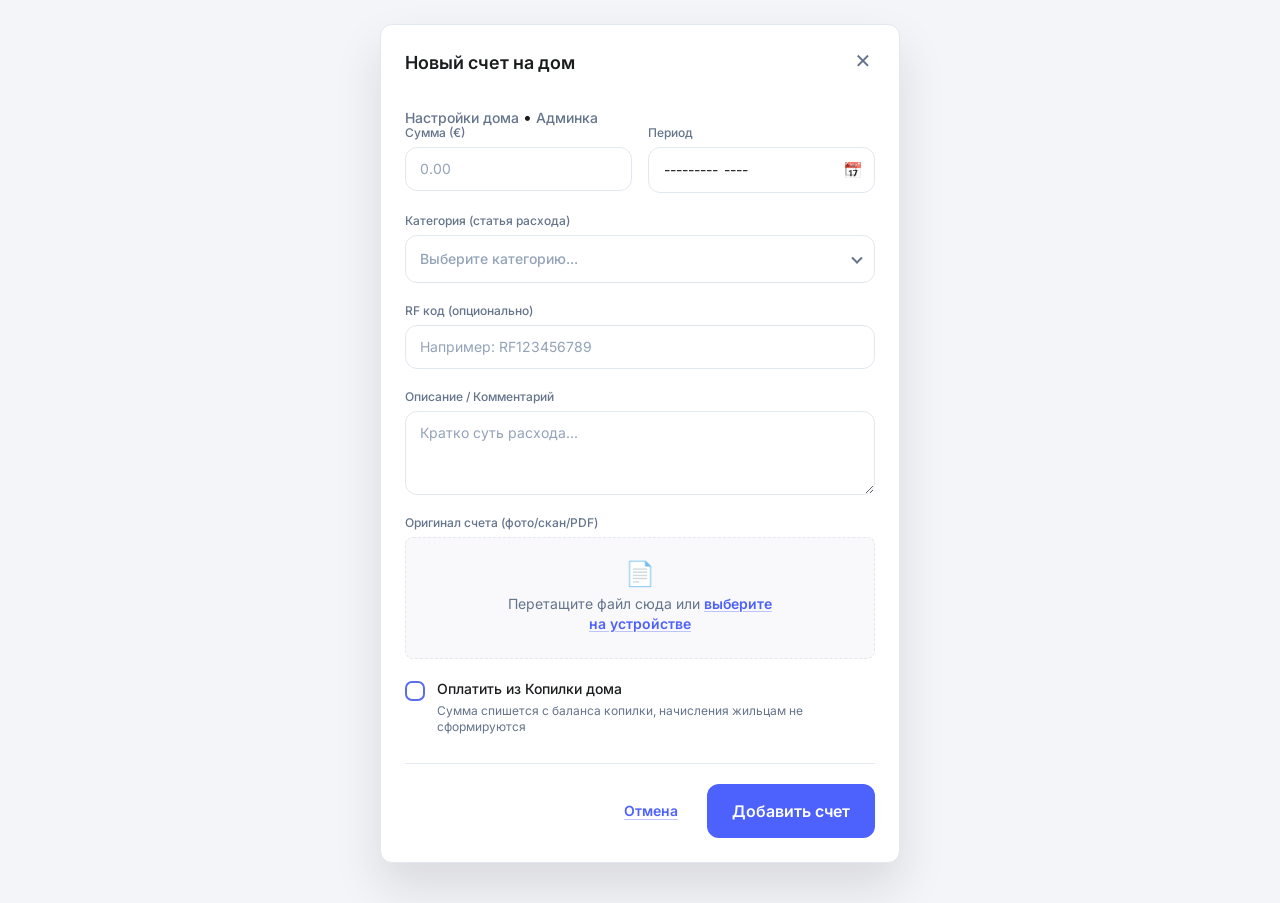
==== add-expense.html @ 359cebdf "Initial project deploy Made-with: Cursor" ====
<!DOCTYPE html>
<html lang="ru">
<head>
  <meta charset="UTF-8">
  <meta name="viewport" content="width=device-width, initial-scale=1.0">
  <title>Добавить расход | MEGAHOME</title>
  <link rel="preconnect" href="https://fonts.googleapis.com">
  <link rel="preconnect" href="https://fonts.gstatic.com" crossorigin>
  <link href="https://fonts.googleapis.com/css2?family=Inter:wght@400;500;600&display=swap" rel="stylesheet">
  <link rel="stylesheet" href="style.css">
</head>
<body class="page-add-expense">

  <div class="modal-overlay">
    <div class="form-container surface-card">
      <header class="form-header">
        <h2 class="form-title">Новый счет на дом</h2>
        <a href="index.html" class="btn-close" aria-label="Закрыть форму"><span aria-hidden="true">✕</span></a>
      </header>
      <nav class="app-breadcrumb" aria-label="Быстрые переходы">
        <a href="home-settings.html" class="link-subtle">Настройки дома</a>
        <span aria-hidden="true">•</span>
        <a href="platform-admin.html" class="link-subtle">Админка</a>
      </nav>

      <form class="expense-form" action="#" method="post">
        <div class="form-row">
          <div class="input-group">
            <label for="amount">Сумма (€)</label>
            <input type="number" id="amount" name="amount" placeholder="0.00" step="0.01" min="0" inputmode="decimal" required>
          </div>
          <div class="input-group">
            <label for="period">Период</label>
            <div class="ds-field-wrap ds-field-wrap--month">
              <input type="month" id="period" name="period" class="ds-field ds-field--month" required>
              <span class="ds-field-icon" aria-hidden="true">📅</span>
            </div>
          </div>
        </div>

        <div class="input-group">
          <label for="category">Категория (статья расхода)</label>
          <div class="ds-select" id="categorySelect">
            <input type="hidden" id="category" name="category" required>
            <button type="button" class="ds-select-trigger" id="categoryTrigger" aria-haspopup="listbox" aria-expanded="false">
              <span class="ds-select-value is-placeholder" id="categoryValue">Выберите категорию...</span>
              <span class="ds-select-chevron" aria-hidden="true"></span>
            </button>
            <div class="ds-select-menu" id="categoryMenu" role="listbox" aria-label="Категория расхода" hidden>
              <button type="button" class="ds-select-option" data-value="electricity" role="option">
                <span class="ds-select-option-title">Общее электричество</span>
                <span class="ds-select-option-sub">По коэффициенту квартиры</span>
              </button>
              <button type="button" class="ds-select-option" data-value="elevator" role="option">
                <span class="ds-select-option-title">Обслуживание лифта</span>
                <span class="ds-select-option-sub">По коэффициенту квартиры</span>
              </button>
              <button type="button" class="ds-select-option" data-value="cleaning" role="option">
                <span class="ds-select-option-title">Уборка</span>
                <span class="ds-select-option-sub">По коэффициенту квартиры</span>
              </button>
              <button type="button" class="ds-select-option" data-value="one_time" role="option">
                <span class="ds-select-option-title">Разовый ремонт</span>
                <span class="ds-select-option-sub">Разовый расход без коэффициента</span>
              </button>
            </div>
          </div>
        </div>

        <div class="input-group">
          <label for="rf-code">RF код (опционально)</label>
          <input type="text" id="rf-code" name="rf_code" placeholder="Например: RF123456789" autocomplete="off">
        </div>

        <div class="input-group">
          <label for="description">Описание / Комментарий</label>
          <textarea id="description" name="description" rows="3" placeholder="Кратко суть расхода..."></textarea>
        </div>

        <div class="input-group">
          <span class="input-label-block" id="invoice-label">Оригинал счета (фото/скан/PDF)</span>
          <div class="file-upload-zone" role="button" tabindex="0" aria-labelledby="invoice-label">
            <div class="upload-icon" aria-hidden="true">📄</div>
            <p>Перетащите файл сюда или <span class="file-upload-link">выберите на устройстве</span></p>
            <input type="file" id="invoice-file" name="invoice" class="hidden-input" accept=".pdf,.jpg,.jpeg,.png,application/pdf,image/jpeg,image/png" required aria-labelledby="invoice-label">
          </div>
        </div>

        <div class="checkbox-group">
          <input type="checkbox" id="piggy-bank" name="from_piggy">
          <label for="piggy-bank">
            Оплатить из Копилки дома
            <span class="hint">Сумма спишется с баланса копилки, начисления жильцам не сформируются</span>
          </label>
        </div>

        <footer class="form-actions">
          <a href="index.html" class="btn-text--form">Отмена</a>
          <button type="submit" class="btn-primary">Добавить счет</button>
        </footer>
      </form>
    </div>
  </div>

  <script>
    (function () {
      var form = document.querySelector(".expense-form");
      if (form) {
        form.addEventListener("submit", function (e) {
          e.preventDefault();
          var fromPiggy = document.getElementById("piggy-bank");
          if (fromPiggy && fromPiggy.checked) {
            window.location.href = "piggy-bank.html";
          } else {
            window.location.href = "index.html";
          }
        });
      }
      var zone = document.querySelector(".file-upload-zone");
      var fileInput = document.getElementById("invoice-file");
      if (zone && fileInput) {
        zone.addEventListener("keydown", function (e) {
          if (e.key === "Enter" || e.key === " ") {
            e.preventDefault();
            fileInput.click();
          }
        });
      }

      var selectRoot = document.getElementById("categorySelect");
      var selectTrigger = document.getElementById("categoryTrigger");
      var selectMenu = document.getElementById("categoryMenu");
      var selectValue = document.getElementById("categoryValue");
      var selectInput = document.getElementById("category");

      function openSelect() {
        if (!selectMenu || !selectTrigger) return;
        selectMenu.hidden = false;
        selectTrigger.setAttribute("aria-expanded", "true");
        selectRoot.classList.add("is-open");
      }

      function closeSelect() {
        if (!selectMenu || !selectTrigger) return;
        selectMenu.hidden = true;
        selectTrigger.setAttribute("aria-expanded", "false");
        selectRoot.classList.remove("is-open");
      }

      if (selectTrigger) {
        selectTrigger.addEventListener("click", function () {
          if (selectMenu.hidden) openSelect();
          else closeSelect();
        });
      }

      if (selectMenu) {
        selectMenu.querySelectorAll(".ds-select-option").forEach(function (opt) {
          opt.addEventListener("click", function () {
            var title = opt.querySelector(".ds-select-option-title");
            var value = opt.getAttribute("data-value");
            if (selectValue && title) selectValue.textContent = title.textContent;
            if (selectValue) selectValue.classList.remove("is-placeholder");
            if (selectInput) selectInput.value = value || "";
            closeSelect();
          });
        });
      }

      document.addEventListener("click", function (e) {
        if (!selectRoot) return;
        if (!selectRoot.contains(e.target)) closeSelect();
      });

      document.addEventListener("keydown", function (e) {
        if (e.key === "Escape") closeSelect();
      });
    })();
  </script>
</body>
</html>
---- style.css ----
/* Дизайн-система: токены (Action Sheet, Pop-Up, Toggle, типографика Inter) */
:root {
  --color-primary: #4d61fc;
  --color-primary-hover: #3d4fe0;
  --color-primary-focus-ring: rgba(77, 97, 252, 0.35);
  --color-destructive: #e11d48;
  --color-destructive-hover: #c5163d;

  --color-bg-page: #f4f5f8;
  --color-bg-surface: #ffffff;
  --color-bg-muted: #f9f9fb;
  --color-border: #e2e8f0;

  --color-text: #1a1c1e;
  --color-text-muted: #64748b;

  --color-toggle-off: #e1e4e8;
  --color-toggle-off-hover: #d1d5db;
  --color-toggle-knob: #ffffff;

  --font-family: "Inter", system-ui, -apple-system, "Segoe UI", sans-serif;

  --radius-sm: 8px;
  --radius-md: 12px;
  --radius-lg: 16px;
  --radius-pill: 999px;

  --shadow-modal: 0 24px 48px rgba(26, 28, 30, 0.12);
  --shadow-card: 0 1px 3px rgba(26, 28, 30, 0.06);

  /* Типографика (px из спецификации) */
  --h5-size: 24px;
  --h5-lh: 28px;
  --s1-size: 18px;
  --s1-lh: 28px;
  --s2-size: 16px;
  --s2-lh: 24px;
  --b1-size: 16px;
  --b1-lh: 24px;
  --b3-size: 14px;
  --b3-lh: 20px;
  --c1-size: 12px;
  --c1-lh: 16px;
  --label-size: 12px;
  --label-lh: 16px;
  --btn-large-size: 16px;
  --btn-large-lh: 20px;
}

* {
  box-sizing: border-box;
  margin: 0;
  padding: 0;
}

body {
  background-color: var(--color-bg-page);
  color: var(--color-text);
  font-family: var(--font-family);
  font-size: var(--b1-size);
  line-height: var(--b1-lh);
  font-weight: 400;
  letter-spacing: 0;
  -webkit-font-smoothing: antialiased;
}

/* Типографика */
.text-h5 {
  font-size: var(--h5-size);
  line-height: var(--h5-lh);
  font-weight: 600;
  letter-spacing: 0;
}

.text-s1 {
  font-size: var(--s1-size);
  line-height: var(--s1-lh);
  font-weight: 600;
  letter-spacing: 0;
}

.text-s2 {
  font-size: var(--s2-size);
  line-height: var(--s2-lh);
  font-weight: 600;
  letter-spacing: 0;
}

.text-b3 {
  font-size: var(--b3-size);
  line-height: var(--b3-lh);
  font-weight: 400;
  letter-spacing: 0;
}

.text-b3-medium {
  font-size: var(--b3-size);
  line-height: var(--b3-lh);
  font-weight: 500;
  letter-spacing: 0;
}

.text-label {
  font-size: var(--label-size);
  line-height: var(--label-lh);
  font-weight: 500;
  letter-spacing: 0;
}

.text-c1 {
  font-size: var(--c1-size);
  line-height: var(--c1-lh);
  font-weight: 400;
  letter-spacing: 0;
}

.dashboard-wrapper {
  max-width: 1200px;
  margin: 0 auto;
  padding: 24px 24px 48px;
}

/* Карточки / поверхности */
.surface-card {
  background: var(--color-bg-surface);
  border: 1px solid var(--color-border);
  border-radius: var(--radius-md);
  box-shadow: var(--shadow-card);
}

/* Шапка */
.top-bar {
  display: flex;
  justify-content: space-between;
  align-items: center;
  flex-wrap: wrap;
  gap: 16px;
  margin-bottom: 32px;
}

.brand h1 {
  font-size: var(--h5-size);
  line-height: var(--h5-lh);
  font-weight: 600;
  letter-spacing: 0;
}

.brand-meta {
  display: flex;
  flex-direction: column;
  gap: 4px;
}

.house-code {
  font-size: var(--c1-size);
  line-height: var(--c1-lh);
  color: var(--color-text-muted);
  font-family: ui-monospace, "Cascadia Code", monospace;
  background: var(--color-bg-muted);
  padding: 4px 8px;
  border-radius: var(--radius-sm);
  border: 1px solid var(--color-border);
  width: fit-content;
}

.actions {
  display: flex;
  gap: 12px;
  align-items: center;
}

.actions-form-link {
  padding: 8px 4px;
  white-space: nowrap;
}

/* Кнопка Large: Semi Bold 16 / 20 */
.btn-primary {
  background-color: var(--color-primary);
  color: #ffffff;
  border: none;
  padding: 10px 20px;
  font-family: inherit;
  font-size: var(--btn-large-size);
  line-height: var(--btn-large-lh);
  font-weight: 600;
  letter-spacing: 0;
  border-radius: var(--radius-sm);
  cursor: pointer;
  transition: background-color 0.15s ease, box-shadow 0.15s ease;
}

.btn-primary:hover {
  background-color: var(--color-primary-hover);
}

.btn-primary:focus-visible {
  outline: none;
  box-shadow: 0 0 0 3px var(--color-primary-focus-ring);
}

.btn-ghost {
  background: transparent;
  color: var(--color-primary);
  border: 1px solid var(--color-primary);
  padding: 10px 18px;
  font-family: inherit;
  font-size: var(--btn-large-size);
  line-height: var(--btn-large-lh);
  font-weight: 600;
  border-radius: var(--radius-sm);
  cursor: pointer;
  transition: background-color 0.15s ease, color 0.15s ease;
}

.btn-ghost:hover {
  background: rgba(77, 97, 252, 0.06);
}

.btn-ghost:focus-visible {
  outline: none;
  box-shadow: 0 0 0 3px var(--color-primary-focus-ring);
}

.profile-avatar {
  width: 40px;
  height: 40px;
  background: var(--color-bg-muted);
  border: 1px solid var(--color-border);
  border-radius: 50%;
  display: flex;
  align-items: center;
  justify-content: center;
  font-weight: 600;
  font-size: var(--s2-size);
  color: var(--color-text);
  cursor: pointer;
  transition: border-color 0.15s ease, box-shadow 0.15s ease;
}

.profile-avatar:hover {
  border-color: var(--color-primary);
}

.profile-avatar:focus-visible {
  outline: none;
  box-shadow: 0 0 0 3px var(--color-primary-focus-ring);
}

/* Метрики */
.metrics-grid {
  display: grid;
  grid-template-columns: repeat(auto-fit, minmax(240px, 1fr));
  gap: 16px;
  margin-bottom: 32px;
}

.metric-card {
  padding: 20px;
  display: flex;
  flex-direction: column;
  gap: 8px;
}

.metric-label {
  font-size: var(--label-size);
  line-height: var(--label-lh);
  font-weight: 500;
  color: var(--color-text-muted);
  letter-spacing: 0;
}

.metric-value {
  font-size: 28px;
  line-height: 34px;
  font-weight: 600;
  letter-spacing: 0;
  color: var(--color-text);
}

.metric-value.danger {
  color: var(--color-destructive);
}

.metric-value.warning {
  color: #b45309;
}

/* Секция таблицы */
.data-section {
  padding: 24px;
}

.section-title {
  font-size: var(--s1-size);
  line-height: var(--s1-lh);
  font-weight: 600;
  margin-bottom: 20px;
  color: var(--color-text);
}

.data-table {
  width: 100%;
  border-collapse: collapse;
  text-align: left;
}

.data-table th {
  color: var(--color-text-muted);
  font-weight: 500;
  font-size: var(--label-size);
  line-height: var(--label-lh);
  padding-bottom: 12px;
  border-bottom: 1px solid var(--color-border);
}

.data-table td {
  padding: 16px 0;
  border-bottom: 1px solid var(--color-border);
  font-size: var(--b3-size);
  line-height: var(--b3-lh);
}

.data-table tr:last-child td {
  border-bottom: none;
}

.badge {
  font-size: var(--c1-size);
  line-height: var(--c1-lh);
  font-weight: 600;
  padding: 4px 10px;
  border-radius: var(--radius-sm);
  letter-spacing: 0;
}

.badge-success {
  background: rgba(34, 197, 94, 0.12);
  color: #15803d;
}

.badge-warning {
  background: rgba(245, 158, 11, 0.15);
  color: #b45309;
}

.badge-danger {
  background: rgba(225, 29, 72, 0.12);
  color: var(--color-destructive);
}

/* Статусы таблицы в стиле tooltip */
.status-tooltip {
  position: relative;
  display: inline-flex;
  align-items: center;
  justify-content: center;
  min-height: 28px;
  padding: 6px 12px;
  border-radius: 10px;
  font-size: var(--c1-size);
  line-height: var(--c1-lh);
  font-weight: 600;
  letter-spacing: 0;
}

.status-tooltip--success {
  background: rgba(34, 197, 94, 0.12);
  color: #15803d;
}

.status-tooltip--warning {
  background: rgba(245, 158, 11, 0.15);
  color: #b45309;
}

.status-tooltip--danger {
  background: rgba(225, 29, 72, 0.12);
  color: var(--color-destructive);
}

.btn-icon {
  background: none;
  border: none;
  color: var(--color-text-muted);
  cursor: pointer;
  padding: 8px;
  border-radius: var(--radius-sm);
  font-size: 16px;
  transition: color 0.15s ease, background 0.15s ease;
}

.btn-icon:hover {
  color: var(--color-primary);
  background: var(--color-bg-muted);
}

.btn-icon:focus-visible {
  outline: none;
  box-shadow: 0 0 0 3px var(--color-primary-focus-ring);
}

/* Toggle (switch) */
.toggle-row {
  display: flex;
  align-items: center;
  justify-content: space-between;
  gap: 16px;
  max-width: 360px;
  padding: 12px 16px;
  background: var(--color-bg-surface);
  border: 1px solid var(--color-border);
  border-radius: var(--radius-md);
  box-shadow: var(--shadow-card);
}

.toggle-row--wide {
  max-width: none;
  margin-bottom: 24px;
}

.toggle-row .toggle-label {
  color: var(--color-text);
  font-size: var(--b3-size);
  line-height: var(--b3-lh);
  font-weight: 500;
}

.toggle-input {
  position: absolute;
  opacity: 0;
  width: 0;
  height: 0;
}

.toggle {
  position: relative;
  width: 44px;
  height: 26px;
  flex-shrink: 0;
  cursor: pointer;
}

.toggle-track {
  position: absolute;
  inset: 0;
  background: var(--color-toggle-off);
  border-radius: var(--radius-pill);
  transition: background-color 0.2s ease;
}

.toggle-thumb {
  position: absolute;
  top: 3px;
  left: 3px;
  width: 20px;
  height: 20px;
  background: var(--color-toggle-knob);
  border-radius: 50%;
  box-shadow: 0 1px 2px rgba(0, 0, 0, 0.08);
  transition: transform 0.2s ease;
}

.toggle:hover .toggle-track {
  background: var(--color-toggle-off-hover);
}

.toggle-input:checked + .toggle-track {
  background: var(--color-primary);
}

.toggle-input:checked + .toggle-track .toggle-thumb {
  transform: translateX(18px);
}

.toggle:has(.toggle-input:checked):hover .toggle-track {
  background: var(--color-primary-hover);
}

.toggle-input:focus-visible + .toggle-track {
  box-shadow: 0 0 0 3px var(--color-primary-focus-ring);
}

.toggle-input:disabled + .toggle-track {
  opacity: 0.45;
  cursor: not-allowed;
}

.toggle:has(.toggle-input:disabled) {
  cursor: not-allowed;
}

.toggle-row:has(.toggle-input:disabled) .toggle-label {
  color: var(--color-text-muted);
}

/* Pop-up / Modal */
.modal-backdrop {
  position: fixed;
  inset: 0;
  background: rgba(26, 28, 30, 0.45);
  display: flex;
  align-items: center;
  justify-content: center;
  padding: 24px;
  z-index: 1000;
  opacity: 0;
  visibility: hidden;
  transition: opacity 0.2s ease, visibility 0.2s ease;
}

.modal-backdrop.is-open {
  opacity: 1;
  visibility: visible;
}

.modal {
  width: 100%;
  max-width: 400px;
  background: var(--color-bg-surface);
  border-radius: var(--radius-sm);
  padding: 28px 28px 24px;
  box-shadow: var(--shadow-modal);
  display: flex;
  flex-direction: column;
  gap: 16px;
  text-align: center;
  transform: translateY(8px);
  transition: transform 0.2s ease;
}

.modal-backdrop.is-open .modal {
  transform: translateY(0);
}

.modal-title {
  font-size: var(--s1-size);
  line-height: var(--s1-lh);
  font-weight: 600;
  color: var(--color-text);
}

.modal-body {
  font-size: var(--b3-size);
  line-height: var(--b3-lh);
  color: var(--color-text-muted);
}

.modal-field {
  width: 100%;
  padding: 12px 14px;
  font-family: inherit;
  font-size: var(--b3-size);
  line-height: var(--b3-lh);
  border: 1px solid var(--color-border);
  border-radius: var(--radius-sm);
  color: var(--color-text);
  transition: border-color 0.15s ease, box-shadow 0.15s ease;
}

.modal-field::placeholder {
  color: #94a3b8;
}

.modal-field:focus {
  outline: none;
  border-color: var(--color-primary);
  box-shadow: 0 0 0 3px var(--color-primary-focus-ring);
}

.modal-actions {
  display: flex;
  flex-direction: column;
  gap: 10px;
  margin-top: 4px;
}

.modal-actions--row {
  flex-direction: row;
  justify-content: center;
  gap: 12px;
}

.modal-actions .btn-primary,
.modal-actions .btn-ghost {
  flex: 1;
  min-width: 0;
}

/* Action Sheet */
.action-sheet {
  position: fixed;
  inset: 0;
  z-index: 901;
  pointer-events: none;
  visibility: hidden;
}

.action-sheet.is-open {
  pointer-events: auto;
  visibility: visible;
}

.action-sheet-backdrop {
  position: absolute;
  inset: 0;
  background: rgba(26, 28, 30, 0.4);
  opacity: 0;
  transition: opacity 0.2s ease;
  border: none;
  cursor: pointer;
  padding: 0;
}

.action-sheet.is-open .action-sheet-backdrop {
  opacity: 1;
}

.action-sheet-panel {
  position: absolute;
  left: 16px;
  right: 16px;
  bottom: 16px;
  display: flex;
  flex-direction: column;
  gap: 10px;
  max-width: 480px;
  margin: 0 auto;
  transform: translateY(calc(100% + 24px));
  transition: transform 0.25s ease;
}

.action-sheet.is-open .action-sheet-panel {
  transform: translateY(0);
}

.action-sheet-card {
  background: var(--color-bg-muted);
  border-radius: var(--radius-lg);
  overflow: hidden;
  border: 1px solid var(--color-border);
}

.action-sheet-header {
  padding: 16px 16px 12px;
  text-align: center;
  border-bottom: 1px solid var(--color-border);
}

.action-sheet-title {
  font-size: var(--s2-size);
  line-height: var(--s2-lh);
  font-weight: 600;
  color: var(--color-text);
}

.action-sheet-message {
  margin-top: 6px;
  font-size: var(--b3-size);
  line-height: var(--b3-lh);
  color: var(--color-text-muted);
}

.action-sheet-list {
  list-style: none;
}

.action-sheet-item {
  display: block;
  width: 100%;
  padding: 16px;
  font-family: inherit;
  font-size: var(--s2-size);
  line-height: var(--s2-lh);
  font-weight: 600;
  text-align: center;
  color: var(--color-primary);
  background: transparent;
  border: none;
  border-bottom: 1px solid var(--color-border);
  cursor: pointer;
  transition: background 0.15s ease;
}

.action-sheet-item:last-child {
  border-bottom: none;
}

.action-sheet-item:hover {
  background: rgba(77, 97, 252, 0.06);
}

.action-sheet-item--destructive {
  color: var(--color-destructive);
}

.action-sheet-item--destructive:hover {
  background: rgba(225, 29, 72, 0.06);
}

.action-sheet-cancel {
  display: block;
  width: 100%;
  padding: 16px;
  font-family: inherit;
  font-size: var(--s2-size);
  line-height: var(--s2-lh);
  font-weight: 600;
  text-align: center;
  color: #ffffff;
  background: var(--color-primary);
  border: none;
  border-radius: var(--radius-lg);
  cursor: pointer;
  transition: background 0.15s ease;
}

.action-sheet-cancel:hover {
  background: var(--color-primary-hover);
}

.action-sheet-cancel:focus-visible {
  outline: none;
  box-shadow: 0 0 0 3px var(--color-primary-focus-ring);
}

.sr-only {
  position: absolute;
  width: 1px;
  height: 1px;
  padding: 0;
  margin: -1px;
  overflow: hidden;
  clip: rect(0, 0, 0, 0);
  white-space: nowrap;
  border: 0;
}

/* ---------- Страница жильца: «Моя квартира» ---------- */

.btn-block {
  width: 100%;
  justify-content: center;
}

.btn-secondary {
  background-color: var(--color-bg-surface);
  color: var(--color-text);
  border: 1px solid var(--color-border);
  padding: 14px 20px;
  font-family: inherit;
  font-size: var(--btn-large-size);
  line-height: var(--btn-large-lh);
  font-weight: 600;
  letter-spacing: 0;
  border-radius: var(--radius-sm);
  cursor: pointer;
  transition: background-color 0.15s ease, border-color 0.15s ease, box-shadow 0.15s ease;
}

.btn-secondary:hover {
  background-color: var(--color-bg-muted);
  border-color: #cbd5e1;
}

.btn-secondary:focus-visible {
  outline: none;
  box-shadow: 0 0 0 3px var(--color-primary-focus-ring);
}

body:has(.app-container) {
  display: flex;
  justify-content: center;
}

.app-container {
  width: 100%;
  max-width: 480px;
  min-height: 100vh;
  padding: 16px 20px 40px;
  display: flex;
  flex-direction: column;
  gap: 20px;
}

.app-breadcrumb {
  margin-bottom: -4px;
}

.link-subtle {
  font-size: var(--b3-size);
  line-height: var(--b3-lh);
  font-weight: 500;
  color: var(--color-text-muted);
  text-decoration: none;
  transition: color 0.15s ease;
}

.link-subtle:hover {
  color: var(--color-primary);
}

.brand-page-link {
  display: inline-block;
  margin-top: 8px;
}

.app-header {
  display: flex;
  justify-content: space-between;
  align-items: center;
  gap: 16px;
}

.user-info {
  display: flex;
  flex-direction: column;
  gap: 4px;
  min-width: 0;
}

.subtitle {
  font-size: var(--c1-size);
  line-height: var(--c1-lh);
  color: var(--color-text-muted);
  font-family: ui-monospace, "Cascadia Code", monospace;
  letter-spacing: 0;
}

.app-header h1 {
  font-size: var(--h5-size);
  line-height: var(--h5-lh);
  font-weight: 600;
  letter-spacing: 0;
}

.app-content {
  display: flex;
  flex-direction: column;
  gap: 24px;
}

.balance-card {
  padding: 24px;
  border-radius: var(--radius-lg);
  display: flex;
  flex-direction: column;
  gap: 16px;
}

.card-label {
  font-size: var(--label-size);
  line-height: var(--label-lh);
  font-weight: 500;
  color: var(--color-text-muted);
}

.balance-total {
  font-size: 40px;
  line-height: 48px;
  font-weight: 600;
  letter-spacing: 0;
  color: var(--color-text);
}

.balance-total.danger {
  color: var(--color-destructive);
}

.action-buttons {
  display: flex;
  flex-direction: column;
  gap: 10px;
}

.section-tabs {
  display: flex;
  gap: 20px;
  border-bottom: 1px solid var(--color-border);
  padding-bottom: 0;
  overflow-x: auto;
  -webkit-overflow-scrolling: touch;
}

.tab {
  flex-shrink: 0;
  background: none;
  border: none;
  color: var(--color-text-muted);
  font-family: inherit;
  font-size: var(--b3-size);
  line-height: var(--b3-lh);
  font-weight: 500;
  cursor: pointer;
  padding: 8px 0 12px;
  position: relative;
  transition: color 0.15s ease;
}

.tab:hover {
  color: var(--color-text);
}

.tab.active {
  color: var(--color-text);
  font-weight: 600;
}

.tab.active::after {
  content: "";
  position: absolute;
  bottom: 0;
  left: 0;
  width: 100%;
  height: 2px;
  background: var(--color-primary);
  border-radius: 2px 2px 0 0;
}

.charges-list {
  display: flex;
  flex-direction: column;
  gap: 12px;
}

.charge-item {
  padding: 18px;
  border-radius: var(--radius-md);
  display: flex;
  flex-direction: column;
  gap: 14px;
}

.charge-header {
  display: flex;
  justify-content: space-between;
  align-items: flex-start;
  gap: 12px;
}

.charge-title-group {
  display: flex;
  gap: 12px;
  align-items: center;
  min-width: 0;
}

.charge-icon {
  font-size: 22px;
  width: 44px;
  height: 44px;
  display: flex;
  align-items: center;
  justify-content: center;
  background: var(--color-bg-muted);
  border: 1px solid var(--color-border);
  border-radius: var(--radius-sm);
  flex-shrink: 0;
}

.charge-title {
  font-size: var(--s2-size);
  line-height: var(--s2-lh);
  font-weight: 600;
  color: var(--color-text);
}

.charge-period {
  display: block;
  margin-top: 2px;
  font-size: var(--c1-size);
  line-height: var(--c1-lh);
  color: var(--color-text-muted);
}

.charge-details {
  display: flex;
  justify-content: space-between;
  align-items: flex-end;
  gap: 12px;
  border-top: 1px solid var(--color-border);
  padding-top: 14px;
}

.charge-actions-col {
  display: flex;
  flex-direction: column;
  align-items: flex-end;
  gap: 8px;
}

.amount-group {
  display: flex;
  flex-direction: column;
  gap: 2px;
}

.charge-amount {
  font-size: var(--s1-size);
  line-height: var(--s1-lh);
  font-weight: 600;
  color: var(--color-text);
}

.charge-original {
  font-size: var(--c1-size);
  line-height: var(--c1-lh);
  color: var(--color-text-muted);
}

.charge-details .btn-text {
  flex-shrink: 0;
  background: none;
  border: none;
  color: var(--color-primary);
  font-family: inherit;
  font-size: var(--b3-size);
  line-height: var(--b3-lh);
  font-weight: 600;
  cursor: pointer;
  text-align: right;
  text-decoration: underline;
  text-decoration-color: rgba(77, 97, 252, 0.35);
  text-underline-offset: 3px;
  padding: 4px 0;
  transition: color 0.15s ease, text-decoration-color 0.15s ease;
}

.charge-details .btn-text:hover {
  color: var(--color-primary-hover);
  text-decoration-color: var(--color-primary-hover);
}

.charge-details .btn-text:focus-visible {
  outline: none;
  border-radius: var(--radius-sm);
  box-shadow: 0 0 0 3px var(--color-primary-focus-ring);
}

/* ---------- Форма «Новый счёт на дом» ---------- */

body.page-add-expense {
  min-height: 100vh;
  padding: 24px 16px 40px;
}

.page-add-expense .modal-overlay {
  width: 100%;
  max-width: 560px;
  margin: 0 auto;
  display: flex;
  justify-content: center;
  align-items: flex-start;
}

.form-container {
  width: 100%;
  max-width: 520px;
  border-radius: var(--radius-md);
  padding: 24px;
  box-shadow: var(--shadow-modal);
}

.form-header {
  display: flex;
  justify-content: space-between;
  align-items: flex-start;
  gap: 16px;
  margin-bottom: 24px;
}

.form-title {
  font-size: var(--s1-size);
  line-height: var(--s1-lh);
  font-weight: 600;
  color: var(--color-text);
}

.btn-close {
  flex-shrink: 0;
  display: flex;
  align-items: center;
  justify-content: center;
  width: 40px;
  height: 40px;
  margin: -8px -8px 0 0;
  background: none;
  border: none;
  border-radius: var(--radius-sm);
  color: var(--color-text-muted);
  font-size: 20px;
  line-height: 1;
  text-decoration: none;
  cursor: pointer;
  transition: color 0.15s ease, background 0.15s ease;
}

.btn-close:hover {
  color: var(--color-text);
  background: var(--color-bg-muted);
}

.btn-close:focus-visible {
  outline: none;
  box-shadow: 0 0 0 3px var(--color-primary-focus-ring);
}

.expense-form {
  display: flex;
  flex-direction: column;
  gap: 20px;
}

.form-row {
  display: grid;
  grid-template-columns: 1fr 1fr;
  gap: 16px;
}

@media (max-width: 520px) {
  .form-row {
    grid-template-columns: 1fr;
  }
}

.input-group {
  display: flex;
  flex-direction: column;
  gap: 6px;
}

.input-group > label,
.input-label-block {
  font-size: var(--label-size);
  line-height: var(--label-lh);
  font-weight: 500;
  color: var(--color-text-muted);
}

.expense-form input[type="text"],
.expense-form input[type="number"],
.expense-form input[type="month"],
.expense-form select,
.expense-form textarea {
  width: 100%;
  background: var(--color-bg-surface);
  border: 1px solid var(--color-border);
  color: var(--color-text);
  padding: 12px 14px;
  border-radius: var(--radius-sm);
  font-size: var(--b3-size);
  line-height: var(--b3-lh);
  font-family: inherit;
  transition: border-color 0.15s ease, box-shadow 0.15s ease;
  outline: none;
}

.expense-form input::placeholder,
.expense-form textarea::placeholder {
  color: #94a3b8;
}

.expense-form input:focus,
.expense-form select:focus,
.expense-form textarea:focus {
  border-color: var(--color-primary);
  box-shadow: 0 0 0 3px var(--color-primary-focus-ring);
}

.expense-form select {
  appearance: none;
  background-image: url("data:image/svg+xml,%3Csvg xmlns='http://www.w3.org/2000/svg' width='16' height='16' viewBox='0 0 24 24' fill='none' stroke='%2364748b' stroke-width='2' stroke-linecap='round' stroke-linejoin='round'%3E%3Cpolyline points='6 9 12 15 18 9'/%3E%3C/svg%3E");
  background-repeat: no-repeat;
  background-position: right 12px center;
  background-size: 16px;
  padding-right: 40px;
  cursor: pointer;
}

.expense-form select option {
  background-color: var(--color-bg-surface);
  color: var(--color-text);
}

.file-upload-zone {
  border: 1px dashed var(--color-border);
  border-radius: var(--radius-sm);
  padding: 24px 16px;
  text-align: center;
  cursor: pointer;
  position: relative;
  transition: border-color 0.15s ease, background 0.15s ease;
  background: var(--color-bg-muted);
}

.file-upload-zone:hover,
.file-upload-zone:focus-within {
  border-color: var(--color-primary);
  background: rgba(77, 97, 252, 0.04);
}

.file-upload-zone:focus-visible {
  outline: none;
  box-shadow: 0 0 0 3px var(--color-primary-focus-ring);
}

.upload-icon {
  font-size: 24px;
  margin-bottom: 8px;
  line-height: 1;
}

.file-upload-zone p {
  font-size: var(--b3-size);
  line-height: var(--b3-lh);
  color: var(--color-text-muted);
  max-width: 280px;
  margin: 0 auto;
}

.file-upload-link {
  color: var(--color-primary);
  font-weight: 600;
  text-decoration: underline;
  text-decoration-color: rgba(77, 97, 252, 0.35);
  text-underline-offset: 2px;
}

.hidden-input {
  position: absolute;
  inset: 0;
  width: 100%;
  height: 100%;
  opacity: 0;
  cursor: pointer;
  font-size: 0;
}

.checkbox-group {
  display: flex;
  align-items: flex-start;
  gap: 12px;
}

.checkbox-group input[type="checkbox"] {
  margin-top: 3px;
  width: 18px;
  height: 18px;
  flex-shrink: 0;
  accent-color: var(--color-primary);
  cursor: pointer;
}

.checkbox-group label {
  font-size: var(--b3-size);
  line-height: var(--b3-lh);
  font-weight: 500;
  color: var(--color-text);
  cursor: pointer;
  display: flex;
  flex-direction: column;
  gap: 4px;
}

.checkbox-group .hint {
  font-size: var(--c1-size);
  line-height: var(--c1-lh);
  font-weight: 400;
  color: var(--color-text-muted);
}

.form-actions {
  display: flex;
  justify-content: flex-end;
  align-items: center;
  flex-wrap: wrap;
  gap: 12px 20px;
  margin-top: 8px;
  padding-top: 20px;
  border-top: 1px solid var(--color-border);
}

.btn-text--form {
  display: inline-flex;
  align-items: center;
  padding: 10px 4px;
  font-size: var(--b3-size);
  line-height: var(--b3-lh);
  font-weight: 500;
  color: var(--color-text-muted);
  text-decoration: none;
  text-align: center;
  border-radius: var(--radius-sm);
  transition: color 0.15s ease;
}

.btn-text--form:hover {
  color: var(--color-text);
}

.btn-text--form:focus-visible {
  outline: none;
  box-shadow: 0 0 0 3px var(--color-primary-focus-ring);
}

.form-actions .btn-primary {
  min-width: 140px;
}

/* ---------- Детализация начисления (боковая панель) ---------- */

body.page-charge-drawer {
  margin: 0;
  min-height: 100vh;
}

.drawer-overlay {
  position: fixed;
  inset: 0;
  z-index: 850;
}

.drawer-dismiss {
  position: absolute;
  inset: 0;
  background: rgba(26, 28, 30, 0.45);
  text-decoration: none;
  transition: background 0.15s ease;
}

.drawer-dismiss:hover {
  background: rgba(26, 28, 30, 0.52);
}

.drawer-dismiss:focus-visible {
  outline: none;
  box-shadow: inset 0 0 0 3px var(--color-primary-focus-ring);
}

.drawer {
  position: absolute;
  top: 0;
  right: 0;
  bottom: 0;
  width: min(100vw, 440px);
  display: flex;
  flex-direction: column;
  background: var(--color-bg-surface);
  border-left: 1px solid var(--color-border);
  box-shadow: -12px 0 40px rgba(26, 28, 30, 0.1);
  z-index: 1;
}

.drawer-header {
  display: flex;
  justify-content: space-between;
  align-items: flex-start;
  gap: 16px;
  padding: 24px;
  border-bottom: 1px solid var(--color-border);
}

.drawer-header .header-titles {
  display: flex;
  flex-direction: column;
  gap: 4px;
  min-width: 0;
}

.drawer-header .drawer-period.subtitle {
  font-family: inherit;
  text-transform: uppercase;
  letter-spacing: 0.06em;
  font-size: var(--label-size);
  line-height: var(--label-lh);
  font-weight: 500;
  color: var(--color-text-muted);
}

.drawer-title {
  margin-top: 4px;
  font-size: var(--s1-size);
  line-height: var(--s1-lh);
  font-weight: 600;
  color: var(--color-text);
}

.drawer-content {
  flex: 1;
  overflow-y: auto;
  padding: 24px;
  display: flex;
  flex-direction: column;
  gap: 28px;
}

.drawer-section-label {
  font-size: var(--label-size);
  line-height: var(--label-lh);
  font-weight: 500;
  color: var(--color-text-muted);
  margin-bottom: 12px;
}

.calculation-block {
  background: var(--color-bg-muted);
  border-radius: var(--radius-sm);
  padding: 18px;
  border: 1px solid var(--color-border);
}

.calc-row {
  display: flex;
  justify-content: space-between;
  align-items: flex-start;
  gap: 12px;
  margin-bottom: 10px;
  font-size: var(--b3-size);
  line-height: var(--b3-lh);
}

.calc-row:last-of-type {
  margin-bottom: 0;
}

.calc-label {
  color: var(--color-text-muted);
  max-width: 62%;
}

.calc-value {
  font-family: ui-monospace, "Cascadia Code", monospace;
  font-size: var(--b3-size);
  font-weight: 500;
  color: var(--color-text);
  text-align: right;
  flex-shrink: 0;
}

.drawer-divider {
  border: none;
  border-top: 1px solid var(--color-border);
  margin: 14px 0;
}

.result-row {
  margin-bottom: 0;
  font-size: var(--s2-size);
  line-height: var(--s2-lh);
  font-weight: 600;
}

.result-row .calc-label {
  color: var(--color-text);
  max-width: none;
}

.calc-value--total {
  font-size: var(--s1-size);
  line-height: var(--s1-lh);
  font-weight: 600;
  color: var(--color-primary);
}

.document-viewer {
  width: 100%;
  min-height: 220px;
  background: var(--color-bg-muted);
  border: 1px solid var(--color-border);
  border-radius: var(--radius-sm);
  display: flex;
  align-items: center;
  justify-content: center;
  padding: 16px;
}

.pdf-placeholder {
  display: flex;
  flex-direction: column;
  align-items: center;
  gap: 12px;
  text-align: center;
}

.pdf-icon {
  font-size: 40px;
  line-height: 1;
  opacity: 0.85;
}

.pdf-name {
  font-size: var(--b3-size);
  line-height: var(--b3-lh);
  color: var(--color-text-muted);
  word-break: break-all;
  max-width: 100%;
}

.drawer .btn-outline {
  background: transparent;
  border: 1px solid var(--color-border);
  color: var(--color-text);
  padding: 8px 16px;
  font-family: inherit;
  font-size: var(--c1-size);
  line-height: var(--c1-lh);
  font-weight: 600;
  border-radius: var(--radius-sm);
  cursor: pointer;
  transition: border-color 0.15s ease, background 0.15s ease, color 0.15s ease;
}

.drawer .btn-outline:hover {
  border-color: var(--color-primary);
  color: var(--color-primary);
  background: rgba(77, 97, 252, 0.06);
}

.drawer .btn-outline:focus-visible {
  outline: none;
  box-shadow: 0 0 0 3px var(--color-primary-focus-ring);
}

.drawer-footer {
  padding: 20px 24px;
  border-top: 1px solid var(--color-border);
  background: var(--color-bg-surface);
}

.drawer-footer .btn-primary {
  width: 100%;
}

.tab-link {
  display: inline-flex;
  align-items: center;
  text-decoration: none;
}

/* ---------- Копилка дома ---------- */

.piggy-page {
  gap: 24px;
}

.piggy-header {
  display: flex;
  align-items: center;
  gap: 12px;
}

.piggy-header h1 {
  font-size: var(--h5-size);
  line-height: var(--h5-lh);
  font-weight: 600;
  color: var(--color-text);
}

.btn-back {
  display: inline-flex;
  align-items: center;
  gap: 4px;
  padding: 8px 4px;
  border: none;
  border-radius: var(--radius-sm);
  background: none;
  text-decoration: none;
  color: var(--color-text-muted);
  font-size: var(--b3-size);
  line-height: var(--b3-lh);
  font-weight: 500;
  cursor: pointer;
  transition: color 0.15s ease;
}

.btn-back:hover {
  color: var(--color-primary);
}

.btn-back:focus-visible {
  outline: none;
  box-shadow: 0 0 0 3px var(--color-primary-focus-ring);
}

.piggy-balance-card {
  padding: 28px 24px;
  border-radius: var(--radius-lg);
  display: flex;
  flex-direction: column;
  gap: 8px;
  align-items: center;
  text-align: center;
}

.piggy-balance-card .balance-total {
  color: var(--color-text);
}

.piggy-transaction-section {
  display: flex;
  flex-direction: column;
  gap: 10px;
}

.piggy-section-title {
  font-size: var(--s2-size);
  line-height: var(--s2-lh);
  font-weight: 600;
  color: var(--color-text);
}

.piggy-transaction-list {
  display: flex;
  flex-direction: column;
  gap: 10px;
}

.piggy-transaction-item {
  padding: 16px;
  border-radius: var(--radius-md);
  display: flex;
  justify-content: space-between;
  align-items: flex-start;
  gap: 12px;
}

.piggy-tx-info {
  display: flex;
  flex-direction: column;
  gap: 4px;
  min-width: 0;
}

.piggy-tx-date {
  font-size: var(--c1-size);
  line-height: var(--c1-lh);
  color: var(--color-text-muted);
}

.piggy-tx-title {
  font-size: var(--b3-size);
  line-height: var(--b3-lh);
  font-weight: 600;
  color: var(--color-text);
}

.piggy-tx-basis {
  font-size: var(--c1-size);
  line-height: var(--c1-lh);
  color: var(--color-text-muted);
}

.piggy-tx-amount {
  font-size: var(--s2-size);
  line-height: var(--s2-lh);
  font-weight: 600;
  white-space: nowrap;
}

.piggy-tx-amount--danger {
  color: var(--color-destructive);
}

.piggy-tx-amount--success {
  color: #15803d;
}

.piggy-transaction-item--aggregated .piggy-tx-title {
  font-size: var(--s2-size);
}

/* ---------- Auth + House Settings + Platform Admin ---------- */

.text-center {
  text-align: center;
}

.w-100 {
  width: 100%;
}

.mt-4 {
  margin-top: 1.5rem;
}

/* Авторизация */
.page-auth {
  min-height: 100vh;
}

.auth-wrapper {
  display: flex;
  justify-content: center;
  align-items: center;
  min-height: 100vh;
  width: 100%;
  padding: 24px 16px;
}

.auth-card {
  width: 100%;
  max-width: 420px;
  padding: 32px 24px;
  border-radius: var(--radius-md);
  box-shadow: var(--shadow-modal);
}

.auth-card .brand-header {
  margin-bottom: 24px;
}

.auth-card .brand-header h1 {
  font-size: var(--h5-size);
  line-height: var(--h5-lh);
  font-weight: 600;
  margin-bottom: 4px;
}

.auth-card .subtitle {
  font-family: inherit;
  color: var(--color-text-muted);
}

.auth-step {
  display: flex;
  flex-direction: column;
  gap: 14px;
}

.auth-step.active {
  display: flex;
}

.auth-step .input-group {
  display: flex;
  flex-direction: column;
  gap: 6px;
}

.auth-step .input-group label {
  font-size: var(--label-size);
  line-height: var(--label-lh);
  color: var(--color-text-muted);
  font-weight: 500;
}

.auth-step .input-group input {
  width: 100%;
  background: var(--color-bg-surface);
  border: 1px solid var(--color-border);
  color: var(--color-text);
  padding: 12px 14px;
  border-radius: var(--radius-sm);
  font-size: var(--b3-size);
  line-height: var(--b3-lh);
  font-family: inherit;
  outline: none;
  transition: border-color 0.15s ease, box-shadow 0.15s ease;
}

.auth-step .input-group input:focus {
  border-color: var(--color-primary);
  box-shadow: 0 0 0 3px var(--color-primary-focus-ring);
}

.alert-box {
  background: rgba(245, 158, 11, 0.12);
  border-left: 2px solid #b45309;
  border-radius: var(--radius-sm);
  padding: 12px;
  font-size: var(--c1-size);
  line-height: var(--c1-lh);
  color: var(--color-text);
  margin-bottom: 4px;
}

/* Настройки дома */
.home-settings-page .geometric-grid {
  border-radius: var(--radius-sm);
}

.density-high td {
  padding: 10px 0;
}

.inline-input {
  width: 88px;
  background: var(--color-bg-muted);
  border: 1px solid var(--color-border);
  color: var(--color-text);
  font-family: ui-monospace, "Cascadia Code", monospace;
  font-size: var(--b3-size);
  line-height: var(--b3-lh);
  padding: 6px 8px;
  border-radius: var(--radius-sm);
  outline: none;
  transition: border-color 0.15s ease, box-shadow 0.15s ease;
}

.inline-input:focus {
  border-color: var(--color-primary);
  box-shadow: 0 0 0 3px var(--color-primary-focus-ring);
}

.owner-info {
  font-size: var(--c1-size);
  line-height: var(--c1-lh);
  color: var(--color-text-muted);
}

.user-email {
  color: var(--color-text);
}

.mono-text {
  font-family: ui-monospace, "Cascadia Code", monospace;
  letter-spacing: 0.03em;
}

.hs-btn-text {
  background: none;
  border: none;
  color: var(--color-primary);
  font-family: inherit;
  font-size: var(--b3-size);
  line-height: var(--b3-lh);
  font-weight: 600;
  cursor: pointer;
  text-decoration: underline;
  text-underline-offset: 3px;
}

.hs-btn-text:hover {
  color: var(--color-primary-hover);
}

/* Админка платформы */
.admin-layout {
  display: flex;
  min-height: 100vh;
  width: 100%;
}

.sidebar {
  flex-shrink: 0;
}

.geometric-sidebar {
  width: 260px;
  border-radius: 0;
  border-top: none;
  border-bottom: none;
  border-left: none;
  padding: 28px 14px;
  display: flex;
  flex-direction: column;
  gap: 24px;
}

.geometric-sidebar .brand {
  font-size: var(--s2-size);
  line-height: var(--s2-lh);
  font-weight: 600;
}

.nav-menu {
  display: flex;
  flex-direction: column;
  gap: 6px;
}

.nav-item {
  display: block;
  padding: 10px 12px;
  color: var(--color-text-muted);
  text-decoration: none;
  font-size: var(--b3-size);
  line-height: var(--b3-lh);
  border-left: 2px solid transparent;
  border-radius: var(--radius-sm);
  transition: color 0.15s ease, background 0.15s ease, border-color 0.15s ease;
}

.nav-item:hover,
.nav-item.active {
  color: var(--color-text);
  background: var(--color-bg-muted);
  border-left-color: var(--color-primary);
}

.admin-content {
  flex: 1;
  padding: 28px 32px;
  display: flex;
  flex-direction: column;
  gap: 20px;
}

.admin-header {
  display: flex;
  justify-content: space-between;
  align-items: center;
  gap: 12px;
}

.font-bold {
  font-weight: 600;
}

.action-cell {
  display: flex;
  gap: 8px;
}

.btn-success-solid,
.btn-danger-solid {
  border: none;
  border-radius: var(--radius-sm);
  padding: 6px 10px;
  font-size: var(--c1-size);
  line-height: var(--c1-lh);
  font-weight: 600;
  cursor: pointer;
}

.btn-success-solid {
  background: #15803d;
  color: #ffffff;
}

.btn-success-solid:hover {
  background: #166534;
}

.btn-danger-solid {
  background: transparent;
  border: 1px solid var(--color-destructive);
  color: var(--color-destructive);
}

.btn-danger-solid:hover {
  background: rgba(225, 29, 72, 0.08);
}

.auth-links {
  display: inline-flex;
  align-items: center;
  justify-content: center;
  gap: 8px;
  width: 100%;
  margin-bottom: 12px;
}

.piggy-tx-amount {
  text-decoration: none;
}

/* ---------- Настройки профиля ---------- */
.profile-settings-page .settings-layout {
  display: flex;
  flex-direction: column;
  gap: 16px;
}

.profile-settings-page .settings-section {
  padding: 20px;
  border-radius: var(--radius-md);
  display: flex;
  flex-direction: column;
  gap: 14px;
}

.profile-settings-page .settings-section-label {
  font-size: var(--s2-size);
  line-height: var(--s2-lh);
  font-weight: 600;
  color: var(--color-text);
}

.profile-settings-page .section-header-row {
  display: flex;
  justify-content: space-between;
  align-items: center;
  gap: 10px;
}

.profile-settings-page .mb-0 {
  margin-bottom: 0;
}

.profile-settings-page .mt-2 {
  margin-top: 8px;
}

.profile-settings-page .opacity-muted {
  opacity: 0.55;
  background: var(--color-bg-muted);
}

.profile-settings-page .input-group {
  display: flex;
  flex-direction: column;
  gap: 6px;
}

.profile-settings-page .input-group label {
  font-size: var(--label-size);
  line-height: var(--label-lh);
  color: var(--color-text-muted);
  font-weight: 500;
}

.profile-settings-page .input-group input {
  width: 100%;
  background: var(--color-bg-surface);
  border: 1px solid var(--color-border);
  color: var(--color-text);
  padding: 12px 14px;
  border-radius: var(--radius-sm);
  font-size: var(--b3-size);
  line-height: var(--b3-lh);
  font-family: inherit;
  outline: none;
  transition: border-color 0.15s ease, box-shadow 0.15s ease;
}

.profile-settings-page .input-group input:focus {
  border-color: var(--color-primary);
  box-shadow: 0 0 0 3px var(--color-primary-focus-ring);
}

.profile-settings-page .hint {
  margin-top: 2px;
  font-size: var(--c1-size);
  line-height: var(--c1-lh);
  color: var(--color-text-muted);
}

.profile-settings-page .toggle-switch {
  position: relative;
  display: inline-block;
  width: 44px;
  height: 24px;
}

.profile-settings-page .toggle-switch input {
  opacity: 0;
  width: 0;
  height: 0;
}

.profile-settings-page .toggle-slider {
  position: absolute;
  top: 0;
  left: 0;
  right: 0;
  bottom: 0;
  background-color: var(--color-toggle-off);
  transition: 0.2s;
  border-radius: 24px;
}

.profile-settings-page .toggle-slider:before {
  position: absolute;
  content: "";
  height: 18px;
  width: 18px;
  left: 3px;
  bottom: 3px;
  background-color: var(--color-toggle-knob);
  transition: 0.2s;
  border-radius: 50%;
  box-shadow: 0 1px 2px rgba(0, 0, 0, 0.08);
}

.profile-settings-page .toggle-switch input:checked + .toggle-slider {
  background-color: var(--color-primary);
}

.profile-settings-page .toggle-switch input:checked + .toggle-slider:before {
  transform: translateX(20px);
}

.profile-settings-page .toggle-switch.disabled,
.profile-settings-page .toggle-switch.disabled .toggle-slider {
  cursor: not-allowed;
}

/* ---------- Button system normalization ---------- */

:is(
  .btn-primary,
  .btn-secondary,
  .btn-ghost,
  .btn-outline,
  .btn-success-solid,
  .btn-danger-solid
) {
  display: inline-flex;
  align-items: center;
  justify-content: center;
  gap: 6px;
  min-height: 52px;
  padding: 16px 24px;
  border-radius: var(--radius-md);
  font-family: inherit;
  font-size: var(--btn-large-size);
  line-height: var(--btn-large-lh);
  font-weight: 600;
  letter-spacing: 0;
  text-decoration: none;
  cursor: pointer;
  transition: background-color 0.15s ease, border-color 0.15s ease, color 0.15s ease, box-shadow 0.15s ease, transform 0.08s ease;
}

:is(
  .btn-primary,
  .btn-secondary,
  .btn-ghost,
  .btn-outline,
  .btn-success-solid,
  .btn-danger-solid
):active {
  transform: translateY(1px);
}

:is(
  .btn-primary,
  .btn-secondary,
  .btn-ghost,
  .btn-outline,
  .btn-success-solid,
  .btn-danger-solid,
  .btn-close,
  .btn-back,
  .btn-icon,
  .charge-details .btn-text,
  .btn-text--form,
  .hs-btn-text
):focus-visible {
  outline: none;
  box-shadow: 0 0 0 3px var(--color-primary-focus-ring);
}

.btn-primary {
  background: var(--color-primary);
  color: #ffffff;
  border: 1px solid transparent;
}

.btn-primary:hover {
  background: var(--color-primary-hover);
}

.btn-secondary {
  background: var(--color-bg-surface);
  color: var(--color-text);
  border: 1px solid var(--color-border);
}

.btn-secondary:hover {
  background: var(--color-bg-muted);
  border-color: #cbd5e1;
}

.btn-ghost,
.btn-outline {
  background: transparent;
  color: var(--color-primary);
  border: 1px solid var(--color-primary);
}

.btn-ghost:hover,
.btn-outline:hover {
  background: rgba(77, 97, 252, 0.06);
}

.btn-success-solid {
  min-height: 40px;
  padding: 10px 16px;
  font-size: var(--c1-size);
  line-height: var(--c1-lh);
  border: 1px solid transparent;
  background: #16a34a;
  color: #ffffff;
}

.btn-success-solid:hover {
  background: #15803d;
}

.btn-danger-solid {
  min-height: 40px;
  padding: 10px 16px;
  font-size: var(--c1-size);
  line-height: var(--c1-lh);
  background: transparent;
  border: 1px solid var(--color-destructive);
  color: var(--color-destructive);
}

.btn-danger-solid:hover {
  background: rgba(225, 29, 72, 0.08);
}

:is(
  .btn-primary,
  .btn-secondary,
  .btn-ghost,
  .btn-outline,
  .btn-success-solid,
  .btn-danger-solid
):disabled {
  opacity: 0.45;
  cursor: not-allowed;
  transform: none;
}

/* text buttons */
.charge-details .btn-text,
.btn-text--form,
.hs-btn-text {
  display: inline-flex;
  align-items: center;
  justify-content: center;
  min-height: 28px;
  padding: 4px 8px;
  border-radius: var(--radius-sm);
  border: 1px solid transparent;
  background: transparent;
  color: var(--color-primary);
  font-family: inherit;
  font-size: var(--b3-size);
  line-height: var(--b3-lh);
  font-weight: 600;
  text-decoration: underline;
  text-decoration-color: rgba(77, 97, 252, 0.35);
  text-underline-offset: 3px;
  cursor: pointer;
}

.charge-details .btn-text:hover,
.btn-text--form:hover,
.hs-btn-text:hover {
  color: var(--color-primary-hover);
  text-decoration-color: var(--color-primary-hover);
}

/* icon and utility buttons */
.btn-icon {
  display: inline-flex;
  align-items: center;
  justify-content: center;
  width: 34px;
  height: 34px;
  padding: 0;
  border: 1px solid var(--color-border);
  border-radius: var(--radius-sm);
  background: var(--color-bg-surface);
  color: var(--color-text-muted);
  text-decoration: none;
}

.btn-icon:hover {
  color: var(--color-primary);
  border-color: var(--color-primary);
  background: rgba(77, 97, 252, 0.06);
}

.btn-close,
.btn-back {
  border: 1px solid transparent;
}

/* ---------- Form controls normalization ---------- */

:is(
  .expense-form input[type="text"],
  .expense-form input[type="number"],
  .expense-form input[type="month"],
  .expense-form input[type="email"],
  .expense-form input[type="password"],
  .expense-form input[type="tel"],
  .expense-form select,
  .expense-form textarea,
  .auth-step .input-group input,
  .profile-settings-page .input-group input,
  .modal-field
) {
  width: 100%;
  min-height: 44px;
  padding: 11px 14px;
  border: 1px solid var(--color-border);
  border-radius: var(--radius-md);
  background: var(--color-bg-surface);
  color: var(--color-text);
  font-family: inherit;
  font-size: var(--b3-size);
  line-height: var(--b3-lh);
  font-weight: 400;
  outline: none;
  transition: border-color 0.15s ease, box-shadow 0.15s ease, background-color 0.15s ease;
}

:is(
  .expense-form input[type="text"],
  .expense-form input[type="number"],
  .expense-form input[type="month"],
  .expense-form input[type="email"],
  .expense-form input[type="password"],
  .expense-form input[type="tel"],
  .expense-form select,
  .expense-form textarea,
  .auth-step .input-group input,
  .profile-settings-page .input-group input,
  .modal-field
):hover {
  border-color: #cbd5e1;
}

:is(
  .expense-form input[type="text"],
  .expense-form input[type="number"],
  .expense-form input[type="month"],
  .expense-form input[type="email"],
  .expense-form input[type="password"],
  .expense-form input[type="tel"],
  .expense-form select,
  .expense-form textarea,
  .auth-step .input-group input,
  .profile-settings-page .input-group input,
  .modal-field
):focus {
  border-color: var(--color-primary);
  box-shadow: 0 0 0 3px var(--color-primary-focus-ring);
  background: #ffffff;
}

:is(
  .expense-form input[type="text"],
  .expense-form input[type="number"],
  .expense-form input[type="month"],
  .expense-form input[type="email"],
  .expense-form input[type="password"],
  .expense-form input[type="tel"],
  .expense-form select,
  .expense-form textarea,
  .auth-step .input-group input,
  .profile-settings-page .input-group input,
  .modal-field
)::placeholder {
  color: #94a3b8;
}

:is(
  .expense-form input[type="text"],
  .expense-form input[type="number"],
  .expense-form input[type="month"],
  .expense-form input[type="email"],
  .expense-form input[type="password"],
  .expense-form input[type="tel"],
  .expense-form select,
  .expense-form textarea,
  .auth-step .input-group input,
  .profile-settings-page .input-group input,
  .modal-field
):disabled {
  background: #f1f5f9;
  color: #94a3b8;
  border-color: #e2e8f0;
  cursor: not-allowed;
}

/* Checkbox like in design system */
.checkbox-group input[type="checkbox"] {
  appearance: none;
  -webkit-appearance: none;
  margin-top: 2px;
  width: 20px;
  height: 20px;
  flex-shrink: 0;
  border: 2px solid #5b6de8;
  border-radius: 7px;
  background: #ffffff;
  cursor: pointer;
  position: relative;
  transition: border-color 0.15s ease, box-shadow 0.15s ease, background-color 0.15s ease;
}

.checkbox-group input[type="checkbox"]:hover {
  border-color: #4459f7;
}

.checkbox-group input[type="checkbox"]:focus-visible {
  outline: none;
  box-shadow: 0 0 0 3px var(--color-primary-focus-ring);
}

.checkbox-group input[type="checkbox"]:checked {
  background: var(--color-primary);
  border-color: var(--color-primary);
}

.checkbox-group input[type="checkbox"]:checked::after {
  content: "";
  position: absolute;
  left: 6px;
  top: 2px;
  width: 4px;
  height: 9px;
  border: solid #ffffff;
  border-width: 0 2px 2px 0;
  transform: rotate(45deg);
}

.expense-form .checkbox-group {
  align-items: flex-start;
  gap: 12px;
}

.expense-form .checkbox-group label {
  flex: 1;
  min-width: 0;
}

/* input states: success/info/warning/error */
.input-helper {
  margin-top: 2px;
  font-size: var(--c1-size);
  line-height: var(--c1-lh);
  font-weight: 500;
}

.input-group--success :is(input, select, textarea) {
  border-color: #22c55e;
  background: rgba(34, 197, 94, 0.04);
}

.input-group--success .input-helper,
.helper-success {
  color: #15803d;
}

.input-group--info :is(input, select, textarea) {
  border-color: #0ea5e9;
  background: rgba(14, 165, 233, 0.04);
}

.input-group--info .input-helper,
.helper-info {
  color: #0284c7;
}

.input-group--warning :is(input, select, textarea) {
  border-color: #f59e0b;
  background: rgba(245, 158, 11, 0.06);
}

.input-group--warning .input-helper,
.helper-warning {
  color: #b45309;
}

.input-group--error :is(input, select, textarea) {
  border-color: #ef4444;
  background: rgba(239, 68, 68, 0.04);
}

.input-group--error .input-helper,
.helper-error {
  color: #dc2626;
}

/* Radio component */
.radio-group {
  display: flex;
  flex-direction: column;
  gap: 10px;
}

.radio-option {
  display: inline-flex;
  align-items: center;
  gap: 10px;
  color: var(--color-text);
  font-size: var(--b3-size);
  line-height: var(--b3-lh);
  font-weight: 500;
  cursor: pointer;
  width: fit-content;
}

.radio-option input[type="radio"] {
  position: absolute;
  opacity: 0;
  width: 0;
  height: 0;
}

.radio-mark {
  width: 24px;
  height: 24px;
  border-radius: 50%;
  border: 2px solid #5b6de8;
  background: #ffffff;
  position: relative;
  transition: border-color 0.15s ease, box-shadow 0.15s ease, background-color 0.15s ease;
  flex-shrink: 0;
}

.radio-option:hover .radio-mark {
  border-color: #4459f7;
}

.radio-option input[type="radio"]:focus-visible + .radio-mark {
  box-shadow: 0 0 0 3px var(--color-primary-focus-ring);
}

.radio-option input[type="radio"]:checked + .radio-mark::after {
  content: "";
  position: absolute;
  width: 10px;
  height: 10px;
  border-radius: 50%;
  background: var(--color-primary);
  left: 50%;
  top: 50%;
  transform: translate(-50%, -50%);
}

.radio-option input[type="radio"]:disabled + .radio-mark {
  border-color: #d1d5db;
  background: #f3f4f6;
  cursor: not-allowed;
}

.radio-option:has(input[type="radio"]:disabled) {
  color: #9ca3af;
  cursor: not-allowed;
}

/* DS fields: period + category */
.ds-field-wrap {
  position: relative;
}

.ds-field {
  width: 100%;
  min-height: 48px;
  border: 1px solid var(--color-border);
  border-radius: var(--radius-md);
  background: var(--color-bg-surface);
  color: var(--color-text);
  font-family: inherit;
  font-size: var(--b3-size);
  line-height: var(--b3-lh);
  font-weight: 500;
  outline: none;
  transition: border-color 0.15s ease, box-shadow 0.15s ease, background-color 0.15s ease;
}

.ds-field:hover {
  border-color: #cbd5e1;
  background: #ffffff;
}

.ds-field:focus {
  border-color: var(--color-primary);
  box-shadow: 0 0 0 3px var(--color-primary-focus-ring);
}

.ds-field:invalid {
  color: #94a3b8;
  font-weight: 400;
}

.ds-field--month {
  padding: 12px 44px 12px 14px;
}

.ds-field-icon {
  position: absolute;
  right: 12px;
  top: 50%;
  transform: translateY(-50%);
  font-size: 16px;
  pointer-events: none;
  opacity: 0.72;
}

.ds-field--select {
  appearance: none;
  -webkit-appearance: none;
  cursor: pointer;
  padding: 12px 40px 12px 14px;
  background-image: none;
}

.ds-field-chevron {
  position: absolute;
  right: 14px;
  top: 50%;
  width: 8px;
  height: 8px;
  border-right: 2px solid #64748b;
  border-bottom: 2px solid #64748b;
  transform: translateY(-60%) rotate(45deg);
  pointer-events: none;
}

.ds-field-wrap:has(.ds-field--select:focus) .ds-field-chevron,
.ds-field-wrap:has(.ds-field--select:hover) .ds-field-chevron {
  border-color: var(--color-primary);
}

/* Custom DS select (rich dropdown content) */
.ds-select {
  position: relative;
}

.ds-select-trigger {
  width: 100%;
  min-height: 48px;
  border: 1px solid var(--color-border);
  border-radius: var(--radius-md);
  background: var(--color-bg-surface);
  color: var(--color-text);
  font-family: inherit;
  font-size: var(--b3-size);
  line-height: var(--b3-lh);
  font-weight: 500;
  text-align: left;
  padding: 12px 40px 12px 14px;
  cursor: pointer;
  transition: border-color 0.15s ease, box-shadow 0.15s ease, background-color 0.15s ease;
}

.ds-select-trigger:hover {
  border-color: #cbd5e1;
}

.ds-select-trigger:focus-visible,
.ds-select.is-open .ds-select-trigger {
  outline: none;
  border-color: var(--color-primary);
  box-shadow: 0 0 0 3px var(--color-primary-focus-ring);
}

.ds-select-value {
  color: var(--color-text);
}

.ds-select-value.is-placeholder {
  color: #94a3b8;
}

.ds-select-chevron {
  position: absolute;
  right: 14px;
  top: 50%;
  width: 8px;
  height: 8px;
  border-right: 2px solid #64748b;
  border-bottom: 2px solid #64748b;
  transform: translateY(-60%) rotate(45deg);
  transition: transform 0.15s ease, border-color 0.15s ease;
  pointer-events: none;
}

.ds-select.is-open .ds-select-chevron {
  transform: translateY(-20%) rotate(-135deg);
  border-color: var(--color-primary);
}

.ds-select-menu {
  position: absolute;
  z-index: 30;
  left: 0;
  right: 0;
  top: calc(100% + 8px);
  background: var(--color-bg-surface);
  border: 1px solid var(--color-border);
  border-radius: var(--radius-md);
  box-shadow: 0 16px 32px rgba(26, 28, 30, 0.12);
  overflow: hidden;
}

.ds-select-option {
  width: 100%;
  display: flex;
  flex-direction: column;
  align-items: flex-start;
  gap: 2px;
  border: none;
  border-bottom: 1px solid #eef2f7;
  background: #ffffff;
  padding: 12px 14px;
  text-align: left;
  cursor: pointer;
  transition: background-color 0.15s ease;
}

.ds-select-option:last-child {
  border-bottom: none;
}

.ds-select-option:hover {
  background: rgba(77, 97, 252, 0.06);
}

.ds-select-option:focus-visible {
  outline: none;
  background: rgba(77, 97, 252, 0.1);
}

.ds-select-option-title {
  font-size: var(--b3-size);
  line-height: var(--b3-lh);
  font-weight: 600;
  color: var(--color-text);
}

.ds-select-option-sub {
  font-size: var(--c1-size);
  line-height: var(--c1-lh);
  color: var(--color-text-muted);
}
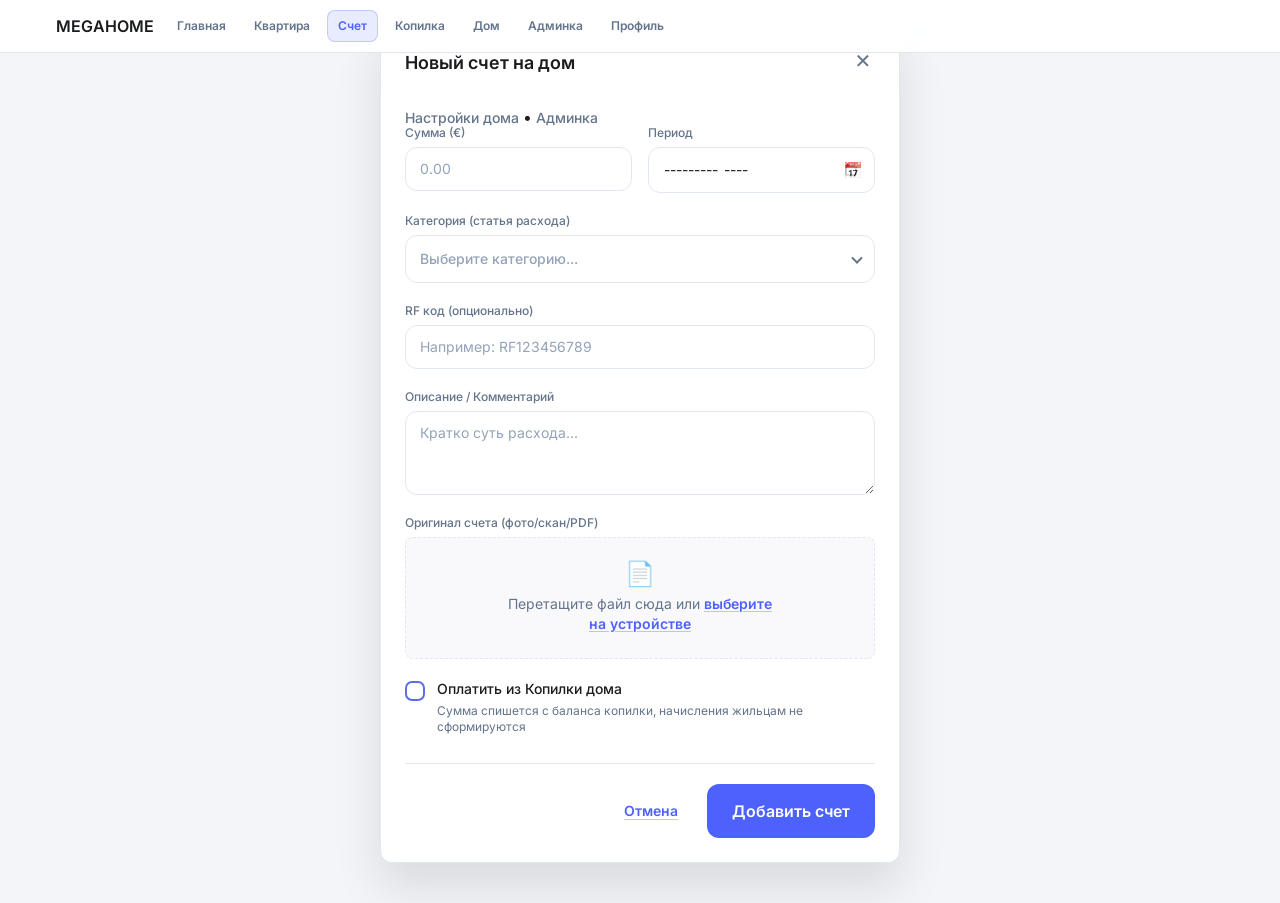
==== commit 46f961f9: "Refine navigation and unify dashboard interactions. Introduce a persistent global header across page" ====
--- a/add-expense.html
+++ b/add-expense.html
@@ -9,7 +9,22 @@
   <link href="https://fonts.googleapis.com/css2?family=Inter:wght@400;500;600&display=swap" rel="stylesheet">
   <link rel="stylesheet" href="style.css">
 </head>
-<body class="page-add-expense">
+<body class="page-add-expense has-global-nav">
+
+  <header class="global-nav" aria-label="Глобальная навигация">
+    <div class="global-nav-inner">
+      <a href="index.html" class="global-brand">MEGAHOME</a>
+      <nav class="global-links">
+        <a href="index.html" class="global-link">Главная</a>
+        <a href="apartment.html" class="global-link">Квартира</a>
+        <a href="add-expense.html" class="global-link is-active">Счет</a>
+        <a href="piggy-bank.html" class="global-link">Копилка</a>
+        <a href="home-settings.html" class="global-link">Дом</a>
+        <a href="platform-admin.html" class="global-link">Админка</a>
+        <a href="profile-settings.html" class="global-link">Профиль</a>
+      </nav>
+    </div>
+  </header>
 
   <div class="modal-overlay">
     <div class="form-container surface-card">
--- a/style.css
+++ b/style.css
@@ -62,6 +62,107 @@
   font-weight: 400;
   letter-spacing: 0;
   -webkit-font-smoothing: antialiased;
+}
+
+body.has-global-nav {
+  padding-top: 76px;
+}
+
+.global-nav {
+  position: fixed;
+  top: 0;
+  left: 0;
+  right: 0;
+  z-index: 1200;
+  background: rgba(255, 255, 255, 0.92);
+  backdrop-filter: blur(10px);
+  -webkit-backdrop-filter: blur(10px);
+  border-bottom: 1px solid var(--color-border);
+}
+
+.global-nav-inner {
+  max-width: 1200px;
+  margin: 0 auto;
+  padding: 10px 16px;
+  display: flex;
+  align-items: center;
+  gap: 12px;
+}
+
+.global-brand {
+  font-size: var(--s2-size);
+  line-height: var(--s2-lh);
+  font-weight: 600;
+  color: var(--color-text);
+  text-decoration: none;
+  white-space: nowrap;
+}
+
+.global-links {
+  display: flex;
+  align-items: center;
+  gap: 6px;
+  flex-wrap: wrap;
+  flex: 1;
+}
+
+.global-link {
+  display: inline-flex;
+  align-items: center;
+  justify-content: center;
+  min-height: 32px;
+  padding: 6px 10px;
+  border-radius: var(--radius-sm);
+  border: 1px solid transparent;
+  color: var(--color-text-muted);
+  text-decoration: none;
+  font-size: var(--c1-size);
+  line-height: var(--c1-lh);
+  font-weight: 600;
+  transition: color 0.15s ease, background-color 0.15s ease, border-color 0.15s ease;
+}
+
+.global-link:hover {
+  color: var(--color-primary);
+  background: rgba(77, 97, 252, 0.08);
+}
+
+.global-link.is-active {
+  color: var(--color-primary);
+  background: rgba(77, 97, 252, 0.12);
+  border-color: rgba(77, 97, 252, 0.26);
+}
+
+.global-nav-actions {
+  display: flex;
+  align-items: center;
+  gap: 8px;
+}
+
+.btn-nav-compact {
+  min-height: 32px;
+  padding: 6px 10px;
+  border-radius: var(--radius-sm);
+  font-size: var(--c1-size);
+  line-height: var(--c1-lh);
+}
+
+.global-nav-actions .btn-primary.btn-nav-compact {
+  min-height: 32px;
+  padding: 6px 10px;
+  font-size: var(--c1-size);
+  line-height: var(--c1-lh);
+  border-radius: var(--radius-sm);
+}
+
+.profile-avatar--nav {
+  width: 40px;
+  height: 40px;
+}
+
+body.page-charge-drawer.has-global-nav .drawer-overlay {
+  top: 76px;
+  height: calc(100vh - 76px);
 }
 
 /* Типографика */
@@ -2539,6 +2640,157 @@
   cursor: not-allowed;
 }
 
+/* Home page redesigned header and sections */
+.home-header {
+  padding: 18px 20px;
+  margin-bottom: 20px;
+}
+
+.home-header-top {
+  display: flex;
+  justify-content: space-between;
+  align-items: center;
+  gap: 12px;
+  margin-bottom: 14px;
+}
+
+.home-menu {
+  display: flex;
+  align-items: center;
+  gap: 8px;
+  flex-wrap: wrap;
+}
+
+.home-menu-link {
+  display: inline-flex;
+  align-items: center;
+  justify-content: center;
+  min-height: 36px;
+  padding: 8px 12px;
+  border-radius: var(--radius-sm);
+  border: 1px solid transparent;
+  color: var(--color-text-muted);
+  text-decoration: none;
+  font-size: var(--b3-size);
+  line-height: var(--b3-lh);
+  font-weight: 500;
+  transition: color 0.15s ease, background-color 0.15s ease, border-color 0.15s ease;
+}
+
+.home-menu-link:hover {
+  color: var(--color-primary);
+  background: rgba(77, 97, 252, 0.06);
+}
+
+.home-menu-link.is-active {
+  color: var(--color-primary);
+  background: rgba(77, 97, 252, 0.12);
+  border-color: rgba(77, 97, 252, 0.25);
+}
+
+.quick-actions {
+  display: grid;
+  grid-template-columns: repeat(auto-fit, minmax(220px, 1fr));
+  gap: 12px;
+  margin-bottom: 16px;
+}
+
+.quick-action {
+  display: flex;
+  flex-direction: column;
+  gap: 4px;
+  padding: 16px;
+  border-radius: var(--radius-md);
+  text-decoration: none;
+  transition: border-color 0.15s ease, box-shadow 0.15s ease, transform 0.08s ease;
+}
+
+.quick-action:hover {
+  border-color: rgba(77, 97, 252, 0.4);
+  box-shadow: 0 6px 18px rgba(77, 97, 252, 0.1);
+  transform: translateY(-1px);
+}
+
+.quick-action-title {
+  color: var(--color-text);
+  font-size: var(--s2-size);
+  line-height: var(--s2-lh);
+  font-weight: 600;
+}
+
+.quick-action-text {
+  color: var(--color-text-muted);
+  font-size: var(--c1-size);
+  line-height: var(--c1-lh);
+}
+
+.dashboard-grid {
+  margin-top: 16px;
+  display: grid;
+  grid-template-columns: repeat(auto-fit, minmax(320px, 1fr));
+  gap: 16px;
+}
+
+.attention-list,
+.activity-list {
+  list-style: none;
+  display: flex;
+  flex-direction: column;
+  gap: 10px;
+}
+
+.attention-item {
+  display: flex;
+  justify-content: space-between;
+  align-items: center;
+  gap: 12px;
+  padding: 12px;
+  border: 1px solid var(--color-border);
+  border-radius: var(--radius-sm);
+  background: var(--color-bg-muted);
+}
+
+.attention-text {
+  color: var(--color-text);
+  font-size: var(--b3-size);
+  line-height: var(--b3-lh);
+}
+
+.activity-item {
+  display: flex;
+  align-items: flex-start;
+  gap: 10px;
+  padding: 10px 0;
+  border-bottom: 1px solid var(--color-border);
+}
+
+.activity-item:last-child {
+  border-bottom: none;
+}
+
+.activity-dot {
+  width: 10px;
+  height: 10px;
+  border-radius: 50%;
+  background: var(--color-primary);
+  margin-top: 6px;
+  flex-shrink: 0;
+}
+
+.activity-title {
+  color: var(--color-text);
+  font-size: var(--b3-size);
+  line-height: var(--b3-lh);
+  font-weight: 500;
+}
+
+.activity-meta {
+  color: var(--color-text-muted);
+  font-size: var(--c1-size);
+  line-height: var(--c1-lh);
+  margin-top: 2px;
+}
+
 /* DS fields: period + category */
 .ds-field-wrap {
   position: relative;
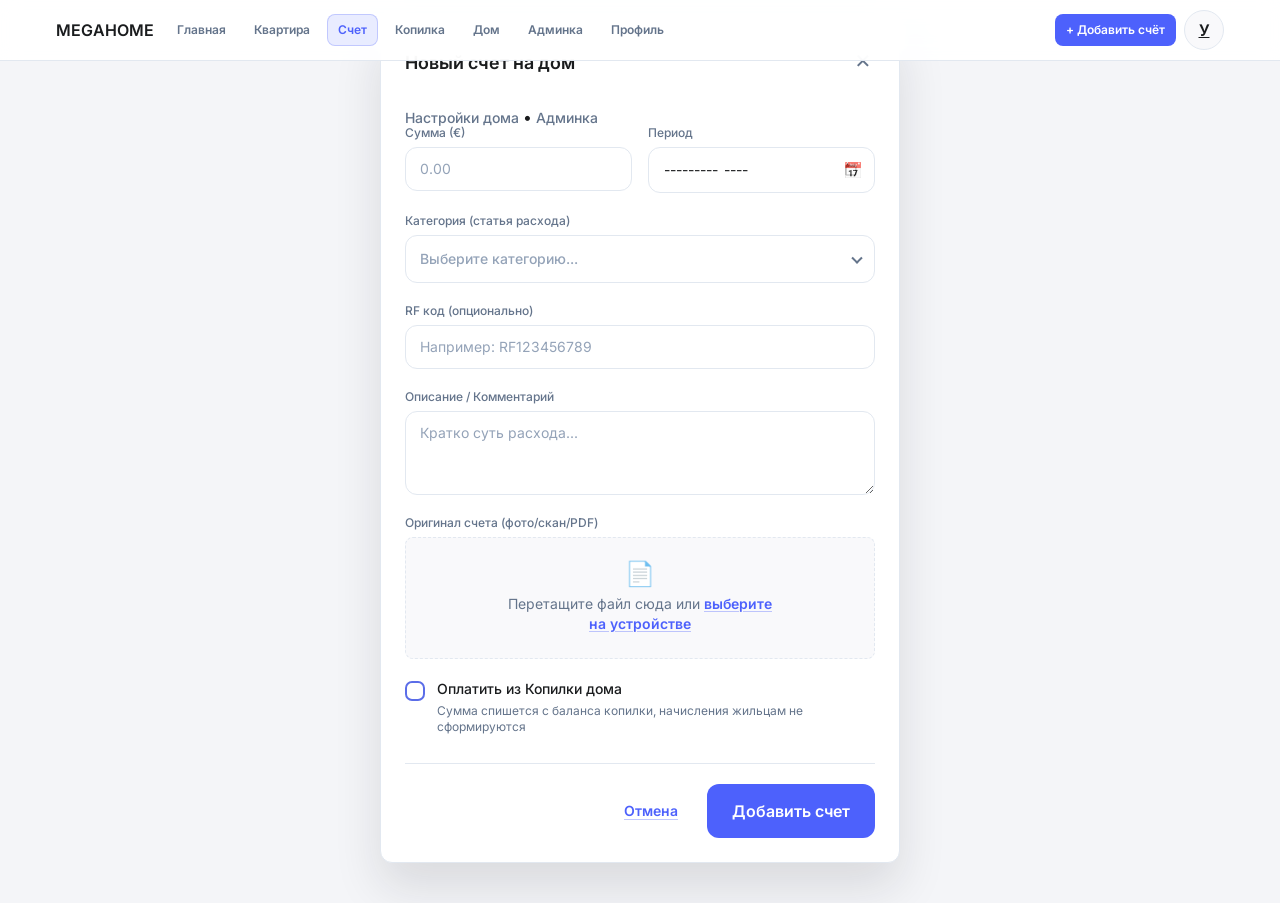
==== commit fefa822e: "Improve mobile navigation and table responsiveness. Make the global header adaptive with a burger me" ====
--- a/add-expense.html
+++ b/add-expense.html
@@ -14,6 +14,10 @@
   <header class="global-nav" aria-label="Глобальная навигация">
     <div class="global-nav-inner">
       <a href="index.html" class="global-brand">MEGAHOME</a>
+      <input type="checkbox" id="global-nav-toggle" class="global-nav-check" aria-label="Открыть меню">
+      <label for="global-nav-toggle" class="global-nav-toggle" aria-hidden="true">
+        <span></span><span></span><span></span>
+      </label>
       <nav class="global-links">
         <a href="index.html" class="global-link">Главная</a>
         <a href="apartment.html" class="global-link">Квартира</a>
@@ -23,6 +27,10 @@
         <a href="platform-admin.html" class="global-link">Админка</a>
         <a href="profile-settings.html" class="global-link">Профиль</a>
       </nav>
+      <div class="global-nav-actions">
+        <a href="add-expense.html" class="btn-primary btn-nav-compact">+ Добавить счёт</a>
+        <a href="profile-settings.html" class="profile-avatar profile-avatar--nav" aria-label="Личный кабинет">У</a>
+      </div>
     </div>
   </header>
 
--- a/style.css
+++ b/style.css
@@ -139,6 +139,34 @@
   gap: 8px;
 }
 
+.global-nav-check {
+  position: absolute;
+  opacity: 0;
+  pointer-events: none;
+}
+
+.global-nav-toggle {
+  display: none;
+  width: 32px;
+  height: 32px;
+  border: 1px solid var(--color-border);
+  border-radius: var(--radius-sm);
+  align-items: center;
+  justify-content: center;
+  flex-direction: column;
+  gap: 4px;
+  cursor: pointer;
+  background: #ffffff;
+}
+
+.global-nav-toggle span {
+  width: 14px;
+  height: 2px;
+  border-radius: 2px;
+  background: #64748b;
+  transition: transform 0.15s ease, opacity 0.15s ease;
+}
+
 .btn-nav-compact {
   min-height: 32px;
   padding: 6px 10px;
@@ -158,6 +186,64 @@
 .profile-avatar--nav {
   width: 40px;
   height: 40px;
+}
+
+@media (max-width: 980px) {
+  body.has-global-nav {
+    padding-top: 88px;
+  }
+
+  body.page-charge-drawer.has-global-nav .drawer-overlay {
+    top: 88px;
+    height: calc(100vh - 88px);
+  }
+
+  .global-nav-inner {
+    flex-wrap: wrap;
+    row-gap: 8px;
+  }
+
+  .global-nav-actions {
+    margin-left: auto;
+    order: 2;
+  }
+
+  .global-nav-toggle {
+    display: inline-flex;
+    order: 3;
+  }
+
+  .global-links {
+    order: 4;
+    width: 100%;
+    display: none;
+    flex-direction: column;
+    align-items: stretch;
+    gap: 4px;
+    padding-top: 8px;
+    border-top: 1px solid var(--color-border);
+  }
+
+  .global-link {
+    justify-content: flex-start;
+    min-height: 34px;
+  }
+
+  .global-nav-check:checked ~ .global-links {
+    display: flex;
+  }
+
+  .global-nav-check:checked + .global-nav-toggle span:nth-child(1) {
+    transform: translateY(6px) rotate(45deg);
+  }
+
+  .global-nav-check:checked + .global-nav-toggle span:nth-child(2) {
+    opacity: 0;
+  }
+
+  .global-nav-check:checked + .global-nav-toggle span:nth-child(3) {
+    transform: translateY(-6px) rotate(-45deg);
+  }
 }
 
 body.page-charge-drawer.has-global-nav .drawer-overlay {
@@ -2791,6 +2877,30 @@
   margin-top: 2px;
 }
 
+/* mobile safe tables */
+.table-scroll {
+  width: 100%;
+  overflow-x: auto;
+  -webkit-overflow-scrolling: touch;
+}
+
+.table-scroll .data-table {
+  min-width: 100%;
+}
+
+.table-scroll .data-table th,
+.table-scroll .data-table td {
+  white-space: nowrap;
+}
+
+.table-scroll--apartments .data-table {
+  min-width: 640px;
+}
+
+.table-scroll--settings .data-table {
+  min-width: 860px;
+}
+
 /* DS fields: period + category */
 .ds-field-wrap {
   position: relative;
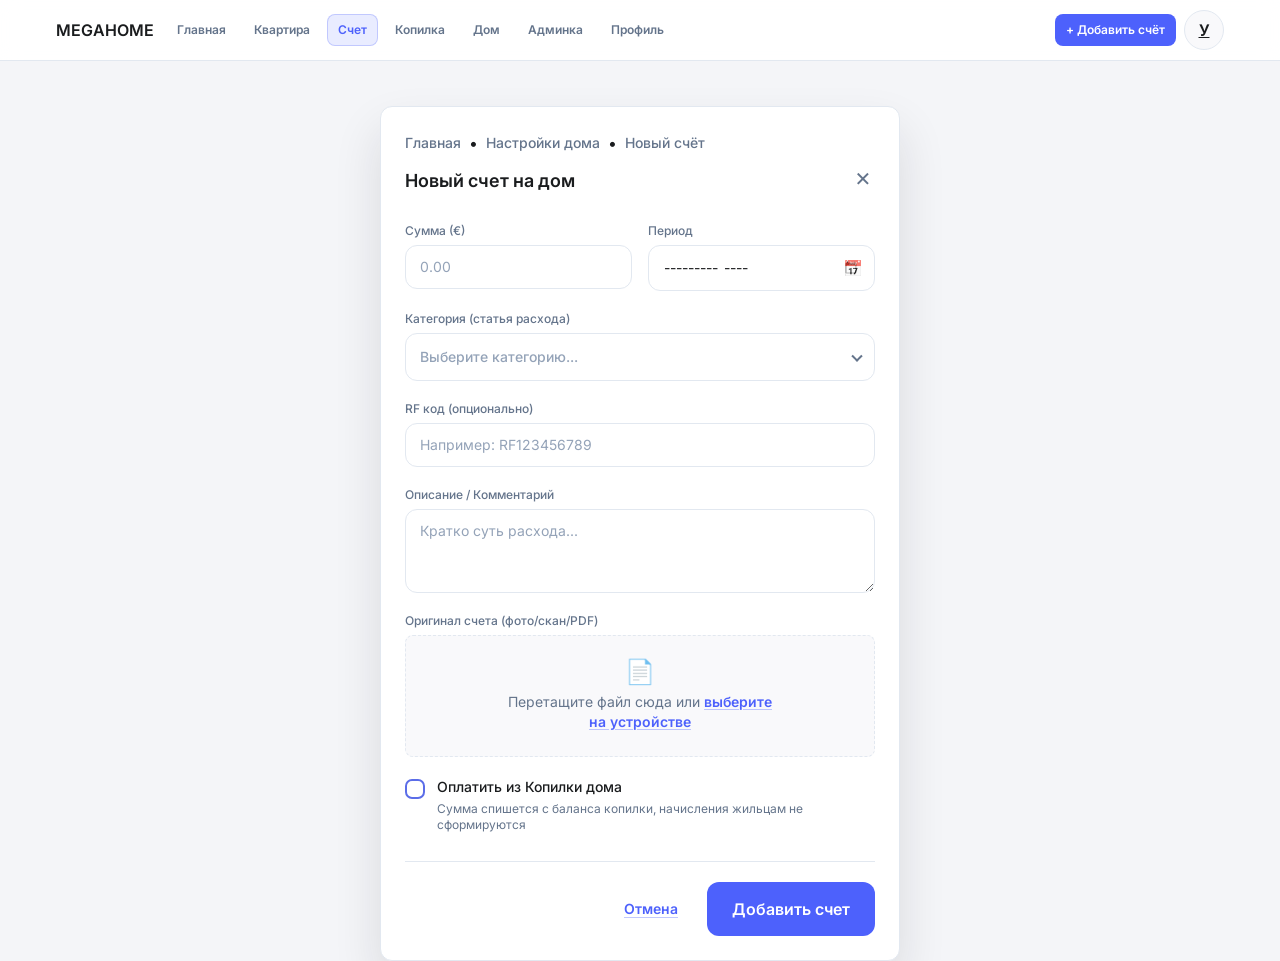
==== commit 9c2a5c53: "Polish mobile layout consistency across pages. Unify breadcrumb and heading flow, stabilize header a" ====
--- a/add-expense.html
+++ b/add-expense.html
@@ -36,15 +36,17 @@
 
   <div class="modal-overlay">
     <div class="form-container surface-card">
+      <nav class="app-breadcrumb" aria-label="Быстрые переходы">
+        <a href="index.html" class="link-subtle">Главная</a>
+        <span aria-hidden="true">•</span>
+        <a href="home-settings.html" class="link-subtle">Настройки дома</a>
+        <span aria-hidden="true">•</span>
+        <a href="add-expense.html" class="link-subtle">Новый счёт</a>
+      </nav>
       <header class="form-header">
         <h2 class="form-title">Новый счет на дом</h2>
         <a href="index.html" class="btn-close" aria-label="Закрыть форму"><span aria-hidden="true">✕</span></a>
       </header>
-      <nav class="app-breadcrumb" aria-label="Быстрые переходы">
-        <a href="home-settings.html" class="link-subtle">Настройки дома</a>
-        <span aria-hidden="true">•</span>
-        <a href="platform-admin.html" class="link-subtle">Админка</a>
-      </nav>
 
       <form class="expense-form" action="#" method="post">
         <div class="form-row">
--- a/style.css
+++ b/style.css
@@ -62,6 +62,7 @@
   font-weight: 400;
   letter-spacing: 0;
   -webkit-font-smoothing: antialiased;
+  scrollbar-gutter: stable;
 }
 
 body.has-global-nav {
@@ -81,12 +82,14 @@
 }
 
 .global-nav-inner {
+  width: min(1200px, 100%);
   max-width: 1200px;
   margin: 0 auto;
   padding: 10px 16px;
   display: flex;
   align-items: center;
   gap: 12px;
+  position: relative;
 }
 
 .global-brand {
@@ -137,6 +140,7 @@
   display: flex;
   align-items: center;
   gap: 8px;
+  margin-left: auto;
 }
 
 .global-nav-check {
@@ -190,38 +194,47 @@
 
 @media (max-width: 980px) {
   body.has-global-nav {
-    padding-top: 88px;
+    padding-top: 64px;
   }
 
   body.page-charge-drawer.has-global-nav .drawer-overlay {
-    top: 88px;
-    height: calc(100vh - 88px);
+    top: 64px;
+    height: calc(100vh - 64px);
   }
 
   .global-nav-inner {
-    flex-wrap: wrap;
-    row-gap: 8px;
+    flex-wrap: nowrap;
+    min-height: 52px;
+    gap: 8px;
   }
 
   .global-nav-actions {
-    margin-left: auto;
     order: 2;
+    gap: 6px;
   }
 
   .global-nav-toggle {
     display: inline-flex;
     order: 3;
+    flex-shrink: 0;
   }
 
   .global-links {
     order: 4;
-    width: 100%;
+    position: absolute;
+    left: 16px;
+    right: 16px;
+    top: calc(100% + 6px);
     display: none;
     flex-direction: column;
     align-items: stretch;
     gap: 4px;
-    padding-top: 8px;
-    border-top: 1px solid var(--color-border);
+    padding: 8px;
+    border: 1px solid var(--color-border);
+    border-radius: var(--radius-md);
+    background: #ffffff;
+    box-shadow: 0 12px 28px rgba(26, 28, 30, 0.12);
+    z-index: 30;
   }
 
   .global-link {
@@ -243,6 +256,27 @@
 
   .global-nav-check:checked + .global-nav-toggle span:nth-child(3) {
     transform: translateY(-6px) rotate(-45deg);
+  }
+
+  .profile-avatar--nav {
+    display: none;
+  }
+
+  .global-brand {
+    font-size: 14px;
+    line-height: 18px;
+  }
+
+  .global-nav-actions .btn-primary.btn-nav-compact {
+    min-height: 30px;
+    padding: 5px 8px;
+    font-size: 11px;
+    line-height: 14px;
+    white-space: nowrap;
+  }
+
+  .page-add-expense .modal-overlay {
+    padding-top: 30px;
   }
 }
 
@@ -305,6 +339,8 @@
   max-width: 1200px;
   margin: 0 auto;
   padding: 24px 24px 48px;
+  width: 100%;
+  min-width: 0;
 }
 
 /* Карточки / поверхности */
@@ -313,6 +349,15 @@
   border: 1px solid var(--color-border);
   border-radius: var(--radius-md);
   box-shadow: var(--shadow-card);
+  max-width: 100%;
+}
+
+.content,
+.app-content,
+.admin-content,
+.dashboard-grid,
+.quick-actions {
+  min-width: 0;
 }
 
 /* Шапка */
@@ -1228,7 +1273,7 @@
 
 body.page-add-expense {
   min-height: 100vh;
-  padding: 24px 16px 40px;
+ 
 }
 
 .page-add-expense .modal-overlay {
@@ -1238,6 +1283,7 @@
   display: flex;
   justify-content: center;
   align-items: flex-start;
+  padding: 30px 16px 0;
 }
 
 .form-container {
@@ -2813,7 +2859,7 @@
 .dashboard-grid {
   margin-top: 16px;
   display: grid;
-  grid-template-columns: repeat(auto-fit, minmax(320px, 1fr));
+  grid-template-columns: repeat(auto-fit, minmax(min(100%, 320px), 1fr));
   gap: 16px;
 }
 
@@ -2828,7 +2874,8 @@
 .attention-item {
   display: flex;
   justify-content: space-between;
-  align-items: center;
+  align-items: flex-start;
+  flex-wrap: wrap;
   gap: 12px;
   padding: 12px;
   border: 1px solid var(--color-border);
@@ -2840,6 +2887,12 @@
   color: var(--color-text);
   font-size: var(--b3-size);
   line-height: var(--b3-lh);
+  min-width: 0;
+  overflow-wrap: anywhere;
+}
+
+.attention-item .hs-btn-text {
+  flex-shrink: 0;
 }
 
 .activity-item {
@@ -2899,6 +2952,80 @@
 
 .table-scroll--settings .data-table {
   min-width: 860px;
+}
+
+/* Unified breadcrumbs and page headings */
+.app-breadcrumb {
+  display: flex;
+  align-items: center;
+  gap: 8px;
+  flex-wrap: wrap;
+  margin-bottom: 12px;
+}
+
+.page-head {
+  display: flex;
+  flex-direction: column;
+  gap: 8px;
+  margin-bottom: 16px;
+}
+
+.page-head h1 {
+  font-size: var(--h5-size);
+  line-height: var(--h5-lh);
+  font-weight: 600;
+}
+
+.page-head-row {
+  display: flex;
+  align-items: center;
+  justify-content: space-between;
+  gap: 12px;
+}
+
+.app-header h1,
+.form-title,
+.section-title {
+  letter-spacing: 0;
+}
+
+@media (max-width: 768px) {
+  .dashboard-wrapper,
+  .app-container,
+  .admin-content {
+    padding-left: 16px;
+    padding-right: 16px;
+  }
+
+  .data-section,
+  .form-container {
+    padding-left: 16px;
+    padding-right: 16px;
+    max-width: 100%;
+    overflow: hidden;
+  }
+
+  .page-add-expense .modal-overlay {
+    padding-left: 16px;
+    padding-right: 16px;
+    padding-top: 30px;
+  }
+
+  .top-bar,
+  .admin-header,
+  .app-header {
+    flex-direction: column;
+    align-items: flex-start;
+    gap: 10px;
+  }
+
+  .page-head-row {
+    width: 100%;
+  }
+
+  .dashboard-grid {
+    grid-template-columns: 1fr;
+  }
 }
 
 /* DS fields: period + category */
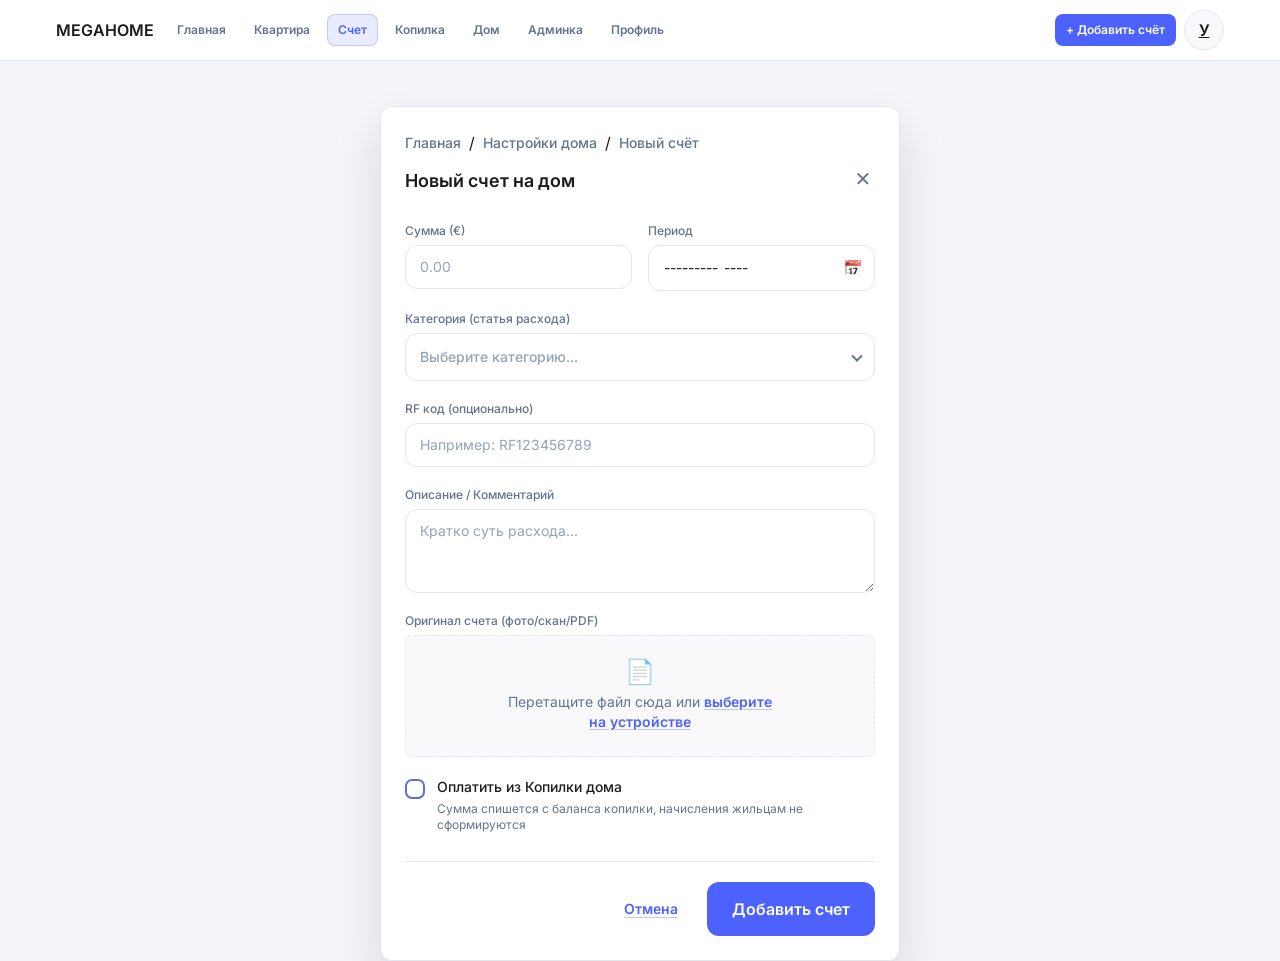
==== commit 4dfb6901: "Adjust breadcrumb behavior on auth and expense pages. Remove breadcrumbs from auth and unify slash s" ====
--- a/add-expense.html
+++ b/add-expense.html
@@ -38,9 +38,9 @@
     <div class="form-container surface-card">
       <nav class="app-breadcrumb" aria-label="Быстрые переходы">
         <a href="index.html" class="link-subtle">Главная</a>
-        <span aria-hidden="true">•</span>
+        <span aria-hidden="true">/</span>
         <a href="home-settings.html" class="link-subtle">Настройки дома</a>
-        <span aria-hidden="true">•</span>
+        <span aria-hidden="true">/</span>
         <a href="add-expense.html" class="link-subtle">Новый счёт</a>
       </nav>
       <header class="form-header">
